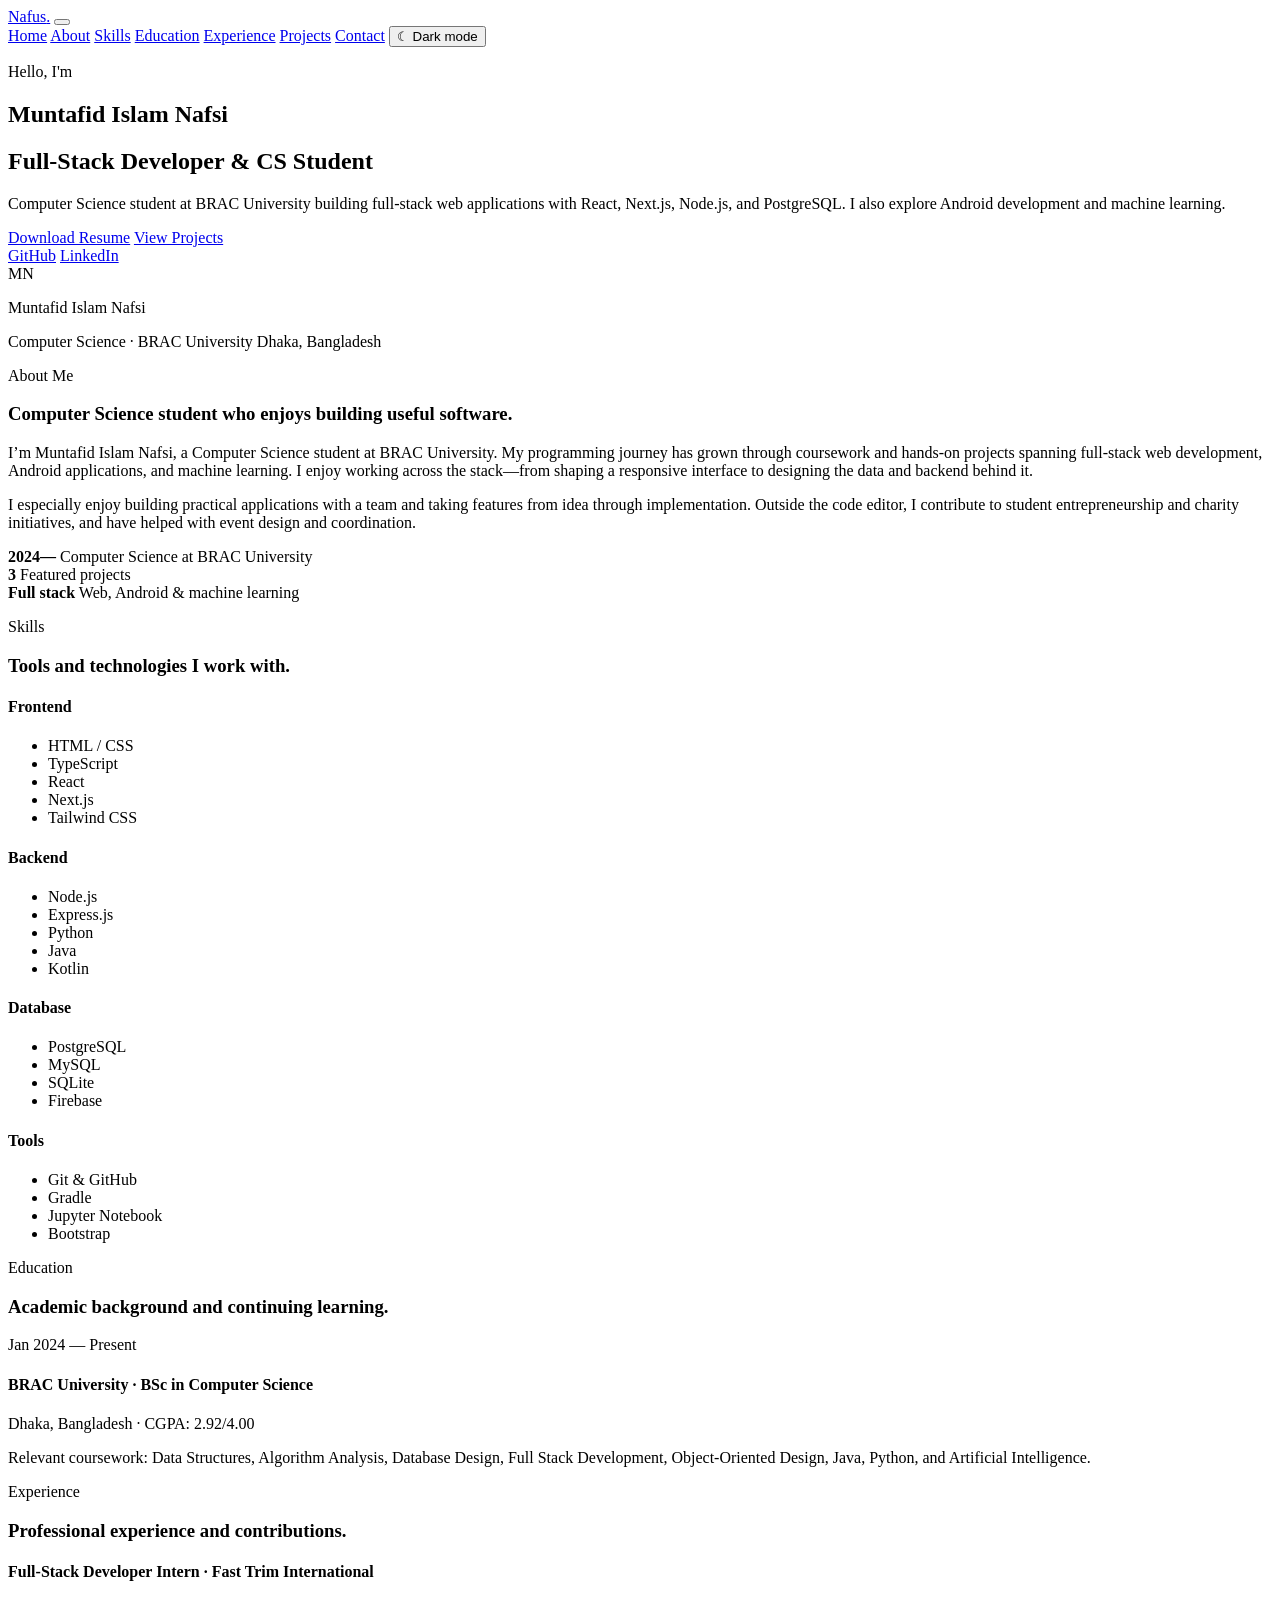
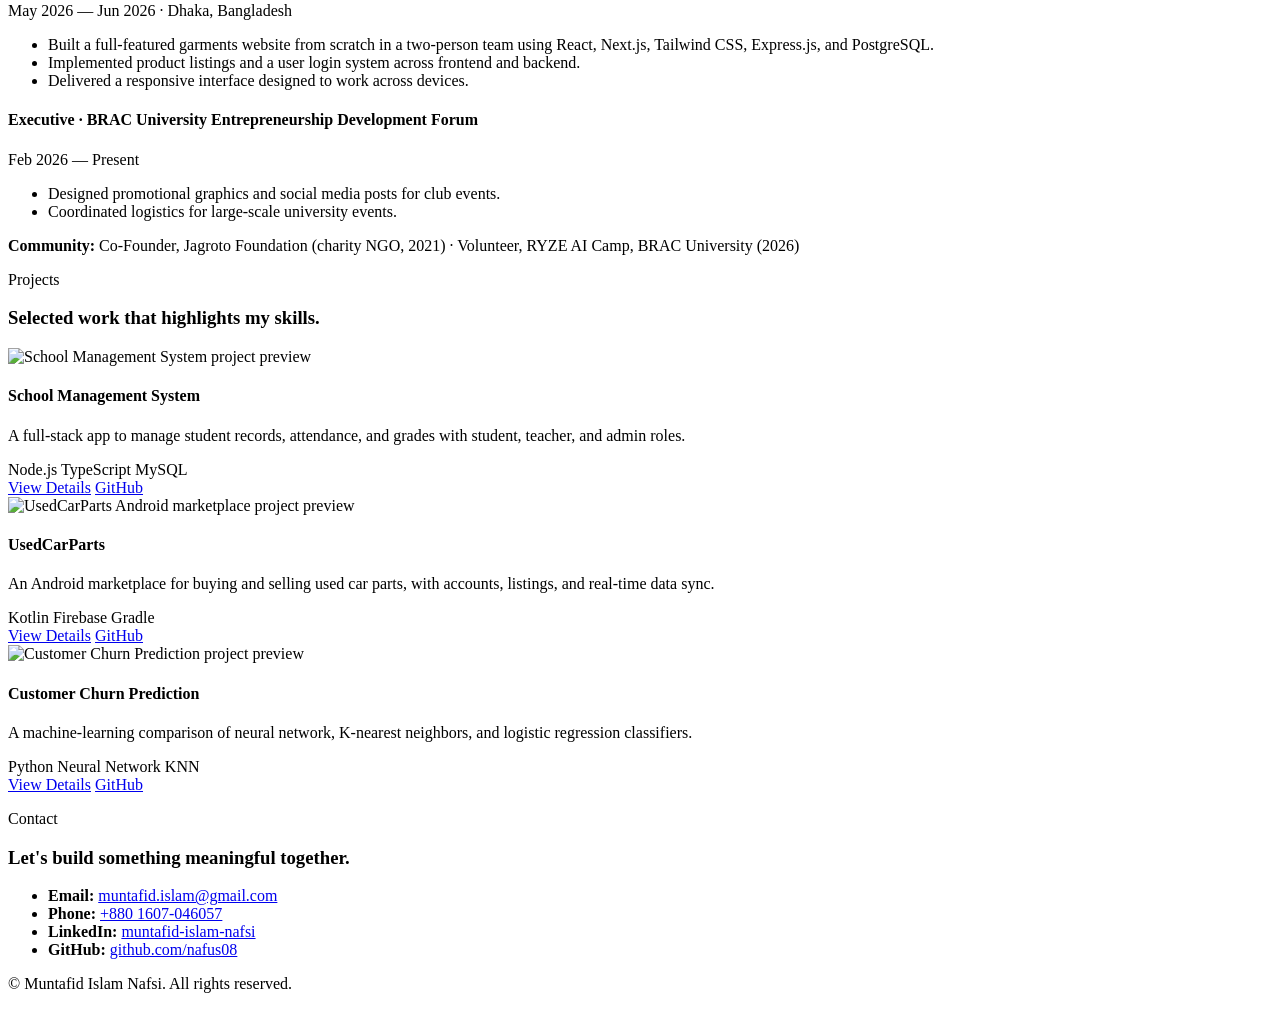
==== index.html @ 4b6c65f8 "Build portfolio landing page" ====
<!DOCTYPE html>
<html lang="en">
  <head>
    <meta charset="UTF-8" />
    <meta name="viewport" content="width=device-width, initial-scale=1.0" />
    <meta name="description" content="Portfolio of Muntafid Islam Nafsi, a Computer Science student and full-stack developer in Dhaka, Bangladesh." />
    <title>Muntafid Islam Nafsi | Full-Stack Developer</title>
    <link rel="preconnect" href="https://fonts.googleapis.com" />
    <link rel="preconnect" href="https://fonts.gstatic.com" crossorigin />
    <link href="https://fonts.googleapis.com/css2?family=Inter:wght@400;500;600;700;800&display=swap" rel="stylesheet" />
    <link rel="stylesheet" href="styles.css" />
  </head>
  <body>
    <header class="site-header">
      <nav class="navbar container">
        <a href="#home" class="brand">Nafus<span>.</span></a>
        <button class="nav-toggle" aria-label="Toggle navigation" aria-expanded="false">
          <span></span>
          <span></span>
          <span></span>
        </button>
        <div class="nav-links">
          <a href="#home">Home</a>
          <a href="#about">About</a>
          <a href="#skills">Skills</a>
          <a href="#education">Education</a>
          <a href="#experience">Experience</a>
          <a href="#projects">Projects</a>
          <a href="#contact">Contact</a>
          <button class="theme-toggle" type="button" aria-label="Switch to dark mode" aria-pressed="false">☾ <span>Dark mode</span></button>
        </div>
      </nav>
    </header>

    <main>
      <section id="home" class="hero">
        <div class="container hero-grid">
          <div class="hero-copy">
            <p class="eyebrow">Hello, I'm</p>
            <h1>Muntafid Islam Nafsi</h1>
            <h2>Full-Stack Developer &amp; CS Student</h2>
            <p class="hero-text">
              Computer Science student at BRAC University building full-stack web applications with React, Next.js,
              Node.js, and PostgreSQL. I also explore Android development and machine learning.
            </p>
            <div class="hero-actions">
              <a class="btn btn-primary" href="resume.pdf" download="Muntafid-Islam-Nafsi-Resume.pdf">Download Resume</a>
              <a class="btn btn-secondary" href="#projects">View Projects</a>
            </div>
            <div class="social-links" aria-label="Social links">
              <a href="https://github.com/nafus08" target="_blank" rel="noreferrer" aria-label="GitHub">GitHub</a>
              <a href="https://www.linkedin.com/in/muntafid-islam-nafsi" target="_blank" rel="noreferrer" aria-label="LinkedIn">LinkedIn</a>
            </div>
          </div>

          <div class="hero-visual" aria-label="Muntafid Islam Nafsi profile">
            <div class="photo-card profile-card">
              <div class="profile-initials" aria-hidden="true">MN</div>
              <p>Muntafid Islam Nafsi</p>
              <span>Computer Science · BRAC University</span>
              <span>Dhaka, Bangladesh</span>
            </div>
          </div>
        </div>
      </section>

      <section id="about" class="section">
        <div class="container">
          <div class="section-heading">
            <p class="eyebrow">About Me</p>
            <h3>Computer Science student who enjoys building useful software.</h3>
          </div>
          <div class="about-grid">
            <div class="about-copy">
              <p>
                I’m Muntafid Islam Nafsi, a Computer Science student at BRAC University. My programming journey has grown through
                coursework and hands-on projects spanning full-stack web development, Android applications, and machine learning.
                I enjoy working across the stack—from shaping a responsive interface to designing the data and backend behind it.
              </p>
              <p>
                I especially enjoy building practical applications with a team and taking features from idea through implementation.
                Outside the code editor, I contribute to student entrepreneurship and charity initiatives, and have helped with event
                design and coordination.
              </p>
            </div>
            <div class="about-stats">
              <div class="stat-card">
                <strong>2024—</strong>
                <span>Computer Science at BRAC University</span>
              </div>
              <div class="stat-card">
                <strong>3</strong>
                <span>Featured projects</span>
              </div>
              <div class="stat-card">
                <strong>Full stack</strong>
                <span>Web, Android &amp; machine learning</span>
              </div>
            </div>
          </div>
        </div>
      </section>

      <section id="skills" class="section alt-bg">
        <div class="container">
          <div class="section-heading">
            <p class="eyebrow">Skills</p>
            <h3>Tools and technologies I work with.</h3>
          </div>
          <div class="skills-grid">
            <div class="skill-category">
              <h4>Frontend</h4>
              <ul class="skill-list">
                <li><span>HTML / CSS</span></li>
                <li><span>TypeScript</span></li>
                <li><span>React</span></li>
                <li><span>Next.js</span></li>
                <li><span>Tailwind CSS</span></li>
              </ul>
            </div>
            <div class="skill-category">
              <h4>Backend</h4>
              <ul class="skill-list">
                <li><span>Node.js</span></li>
                <li><span>Express.js</span></li>
                <li><span>Python</span></li>
                <li><span>Java</span></li>
                <li><span>Kotlin</span></li>
              </ul>
            </div>
            <div class="skill-category">
              <h4>Database</h4>
              <ul class="skill-list">
                <li><span>PostgreSQL</span></li>
                <li><span>MySQL</span></li>
                <li><span>SQLite</span></li>
                <li><span>Firebase</span></li>
              </ul>
            </div>
            <div class="skill-category">
              <h4>Tools</h4>
              <ul class="skill-list">
                <li><span>Git &amp; GitHub</span></li>
                <li><span>Gradle</span></li>
                <li><span>Jupyter Notebook</span></li>
                <li><span>Bootstrap</span></li>
              </ul>
            </div>
          </div>
        </div>
      </section>

      <section id="education" class="section">
        <div class="container">
          <div class="section-heading">
            <p class="eyebrow">Education</p>
            <h3>Academic background and continuing learning.</h3>
          </div>
          <div class="timeline">
            <div class="timeline-item">
              <span class="year">Jan 2024 — Present</span>
              <div>
                <h4>BRAC University · BSc in Computer Science</h4>
                <p>Dhaka, Bangladesh · CGPA: 2.92/4.00</p>
                <p>Relevant coursework: Data Structures, Algorithm Analysis, Database Design, Full Stack Development, Object-Oriented Design, Java, Python, and Artificial Intelligence.</p>
              </div>
            </div>
          </div>
        </div>
      </section>

      <section id="experience" class="section alt-bg">
        <div class="container">
          <div class="section-heading">
            <p class="eyebrow">Experience</p>
            <h3>Professional experience and contributions.</h3>
          </div>
          <div class="experience-card">
            <div class="experience-header">
              <h4>Full-Stack Developer Intern · Fast Trim International</h4>
              <span>May 2026 — Jun 2026 · Dhaka, Bangladesh</span>
            </div>
            <ul>
              <li>Built a full-featured garments website from scratch in a two-person team using React, Next.js, Tailwind CSS, Express.js, and PostgreSQL.</li>
              <li>Implemented product listings and a user login system across frontend and backend.</li>
              <li>Delivered a responsive interface designed to work across devices.</li>
            </ul>
          </div>
          <div class="experience-card extracurricular-card">
            <div class="experience-header">
              <h4>Executive · BRAC University Entrepreneurship Development Forum</h4>
              <span>Feb 2026 — Present</span>
            </div>
            <ul>
              <li>Designed promotional graphics and social media posts for club events.</li>
              <li>Coordinated logistics for large-scale university events.</li>
            </ul>
          </div>
          <p class="volunteer-note"><strong>Community:</strong> Co-Founder, Jagroto Foundation (charity NGO, 2021) · Volunteer, RYZE AI Camp, BRAC University (2026)</p>
        </div>
      </section>

      <section id="projects" class="section">
        <div class="container">
          <div class="section-heading">
            <p class="eyebrow">Projects</p>
            <h3>Selected work that highlights my skills.</h3>
          </div>
          <div class="projects-grid">
            <article class="project-card">
              <img
                src="https://images.unsplash.com/photo-1454165804606-c3d57bc86b40?auto=format&fit=crop&w=900&q=80"
                alt="School Management System project preview"
              />
              <div class="project-info">
                <h4>School Management System</h4>
                <p>A full-stack app to manage student records, attendance, and grades with student, teacher, and admin roles.</p>
                <div class="project-tags">
                  <span>Node.js</span>
                  <span>TypeScript</span>
                  <span>MySQL</span>
                </div>
                <div class="project-actions">
                  <a href="project-detail.html?project=school-management" class="text-link">View Details</a>
                  <a href="https://github.com/nafus08/school-management-system" class="text-link" target="_blank" rel="noreferrer">GitHub</a>
                </div>
              </div>
            </article>

            <article class="project-card">
              <img
                src="https://images.unsplash.com/photo-1486262715619-67b85e0b08d3?auto=format&fit=crop&w=900&q=80"
                alt="UsedCarParts Android marketplace project preview"
              />
              <div class="project-info">
                <h4>UsedCarParts</h4>
                <p>An Android marketplace for buying and selling used car parts, with accounts, listings, and real-time data sync.</p>
                <div class="project-tags">
                  <span>Kotlin</span>
                  <span>Firebase</span>
                  <span>Gradle</span>
                </div>
                <div class="project-actions">
                  <a href="project-detail.html?project=used-car-parts" class="text-link">View Details</a>
                  <a href="https://github.com/nafus08/used-car-parts" class="text-link" target="_blank" rel="noreferrer">GitHub</a>
                </div>
              </div>
            </article>

            <article class="project-card">
              <img
                src="https://images.unsplash.com/photo-1551288049-bebda4e38f71?auto=format&fit=crop&w=900&q=80"
                alt="Customer Churn Prediction project preview"
              />
              <div class="project-info">
                <h4>Customer Churn Prediction</h4>
                <p>A machine-learning comparison of neural network, K-nearest neighbors, and logistic regression classifiers.</p>
                <div class="project-tags">
                  <span>Python</span>
                  <span>Neural Network</span>
                  <span>KNN</span>
                </div>
                <div class="project-actions">
                  <a href="project-detail.html?project=customer-churn" class="text-link">View Details</a>
                  <a href="https://github.com/nafus08/customer-churn-prediction" class="text-link" target="_blank" rel="noreferrer">GitHub</a>
                </div>
              </div>
            </article>
          </div>
        </div>
      </section>

      <section id="contact" class="section contact-section">
        <div class="container contact-grid">
          <div>
            <p class="eyebrow">Contact</p>
            <h3>Let's build something meaningful together.</h3>
          </div>
          <div class="contact-card">
            <ul>
              <li><strong>Email:</strong> <a href="mailto:muntafid.islam@gmail.com">muntafid.islam@gmail.com</a></li>
              <li><strong>Phone:</strong> <a href="tel:+8801607046057">+880 1607-046057</a></li>
              <li><strong>LinkedIn:</strong> <a href="https://www.linkedin.com/in/muntafid-islam-nafsi" target="_blank" rel="noreferrer">muntafid-islam-nafsi</a></li>
              <li><strong>GitHub:</strong> <a href="https://github.com/nafus08" target="_blank" rel="noreferrer">github.com/nafus08</a></li>
            </ul>
          </div>
        </div>
      </section>
    </main>

    <footer class="site-footer">
      <div class="container footer-inner">
        <p>© <span id="year"></span> Muntafid Islam Nafsi. All rights reserved.</p>
      </div>
    </footer>

    <script src="script.js"></script>
  </body>
</html>
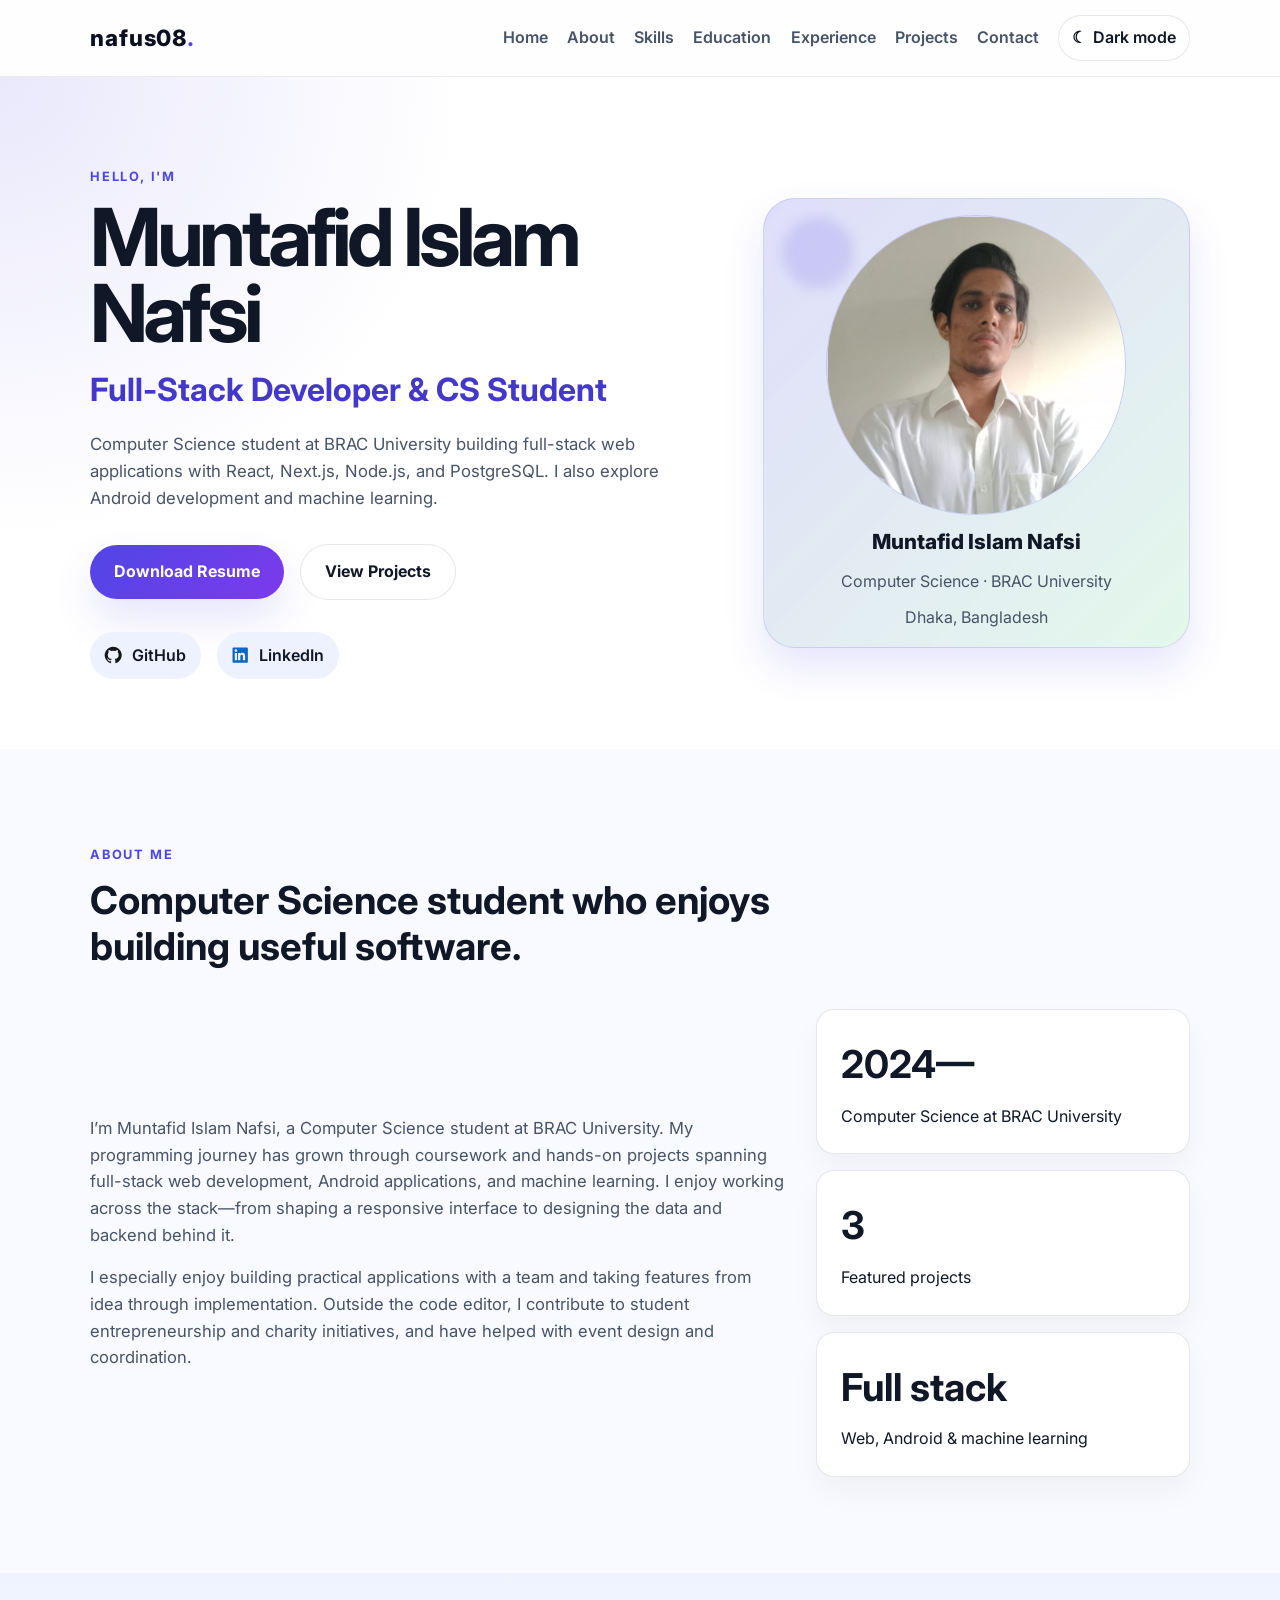
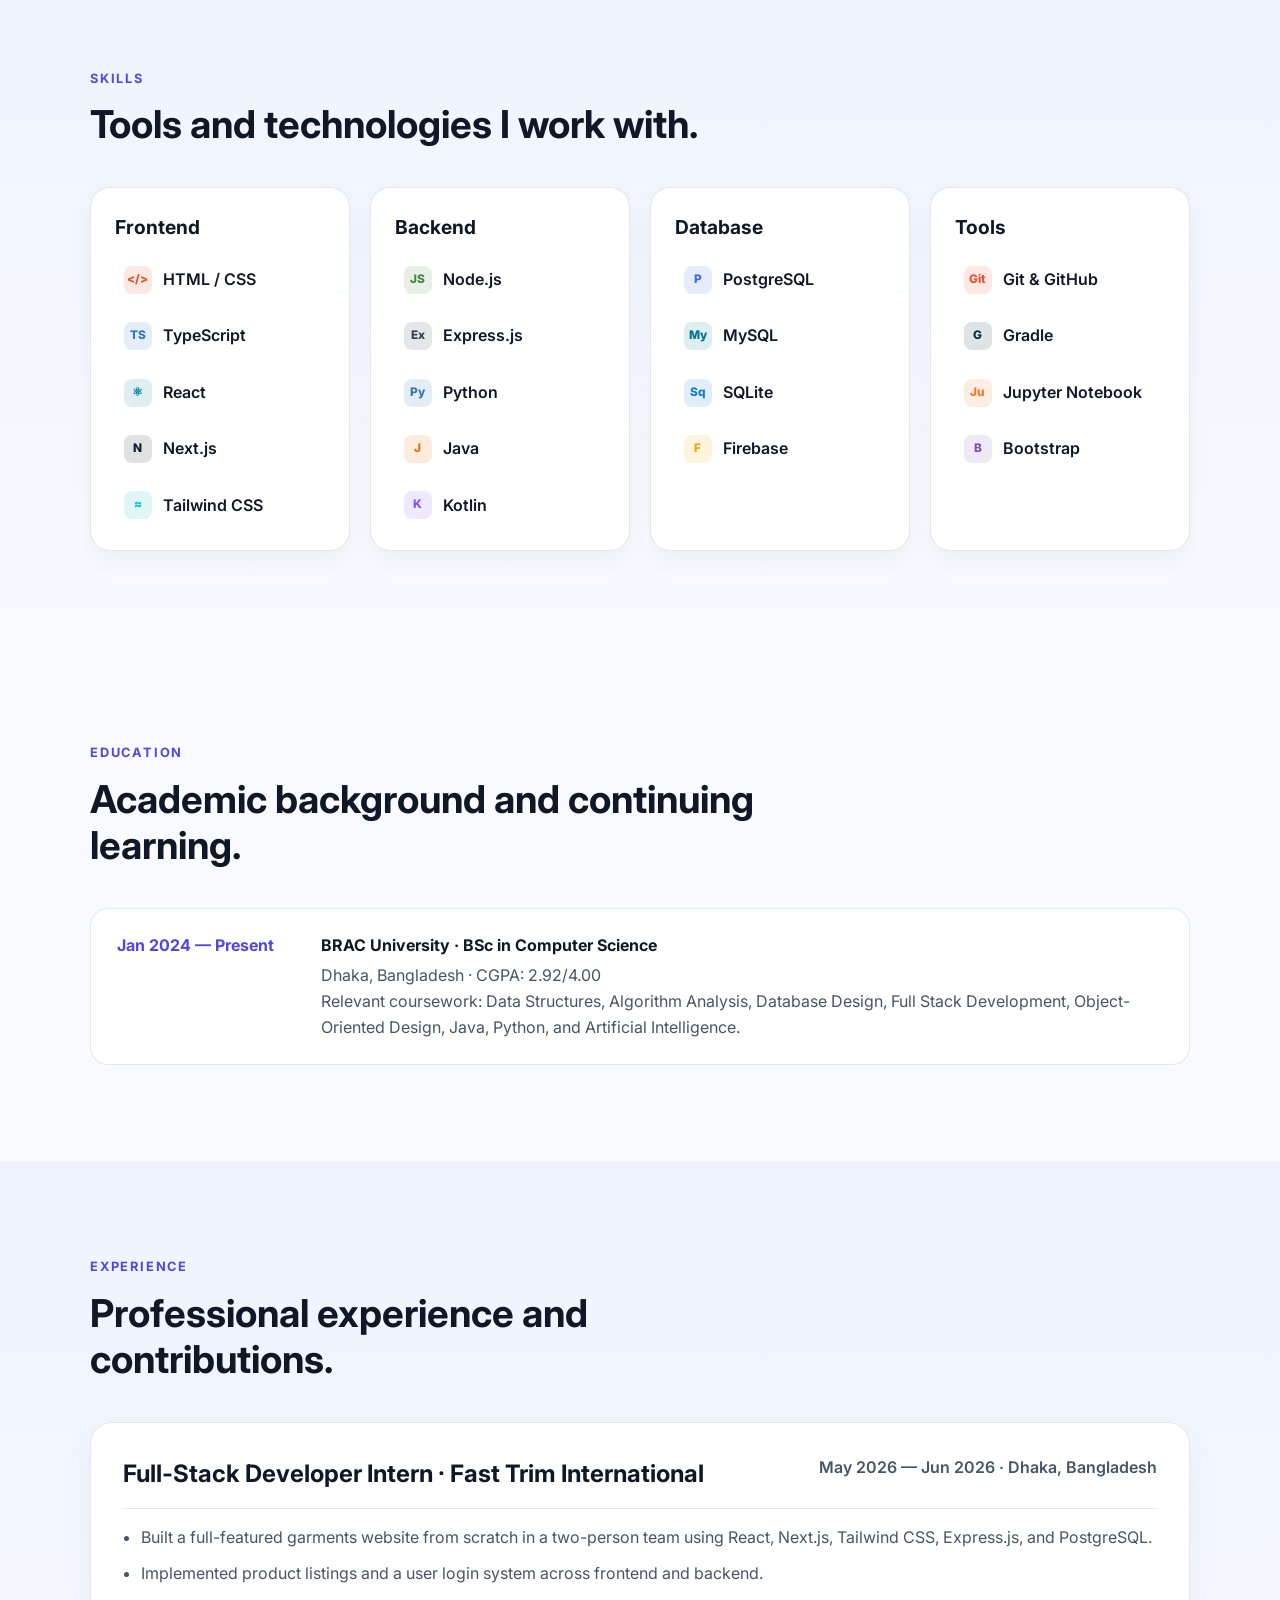
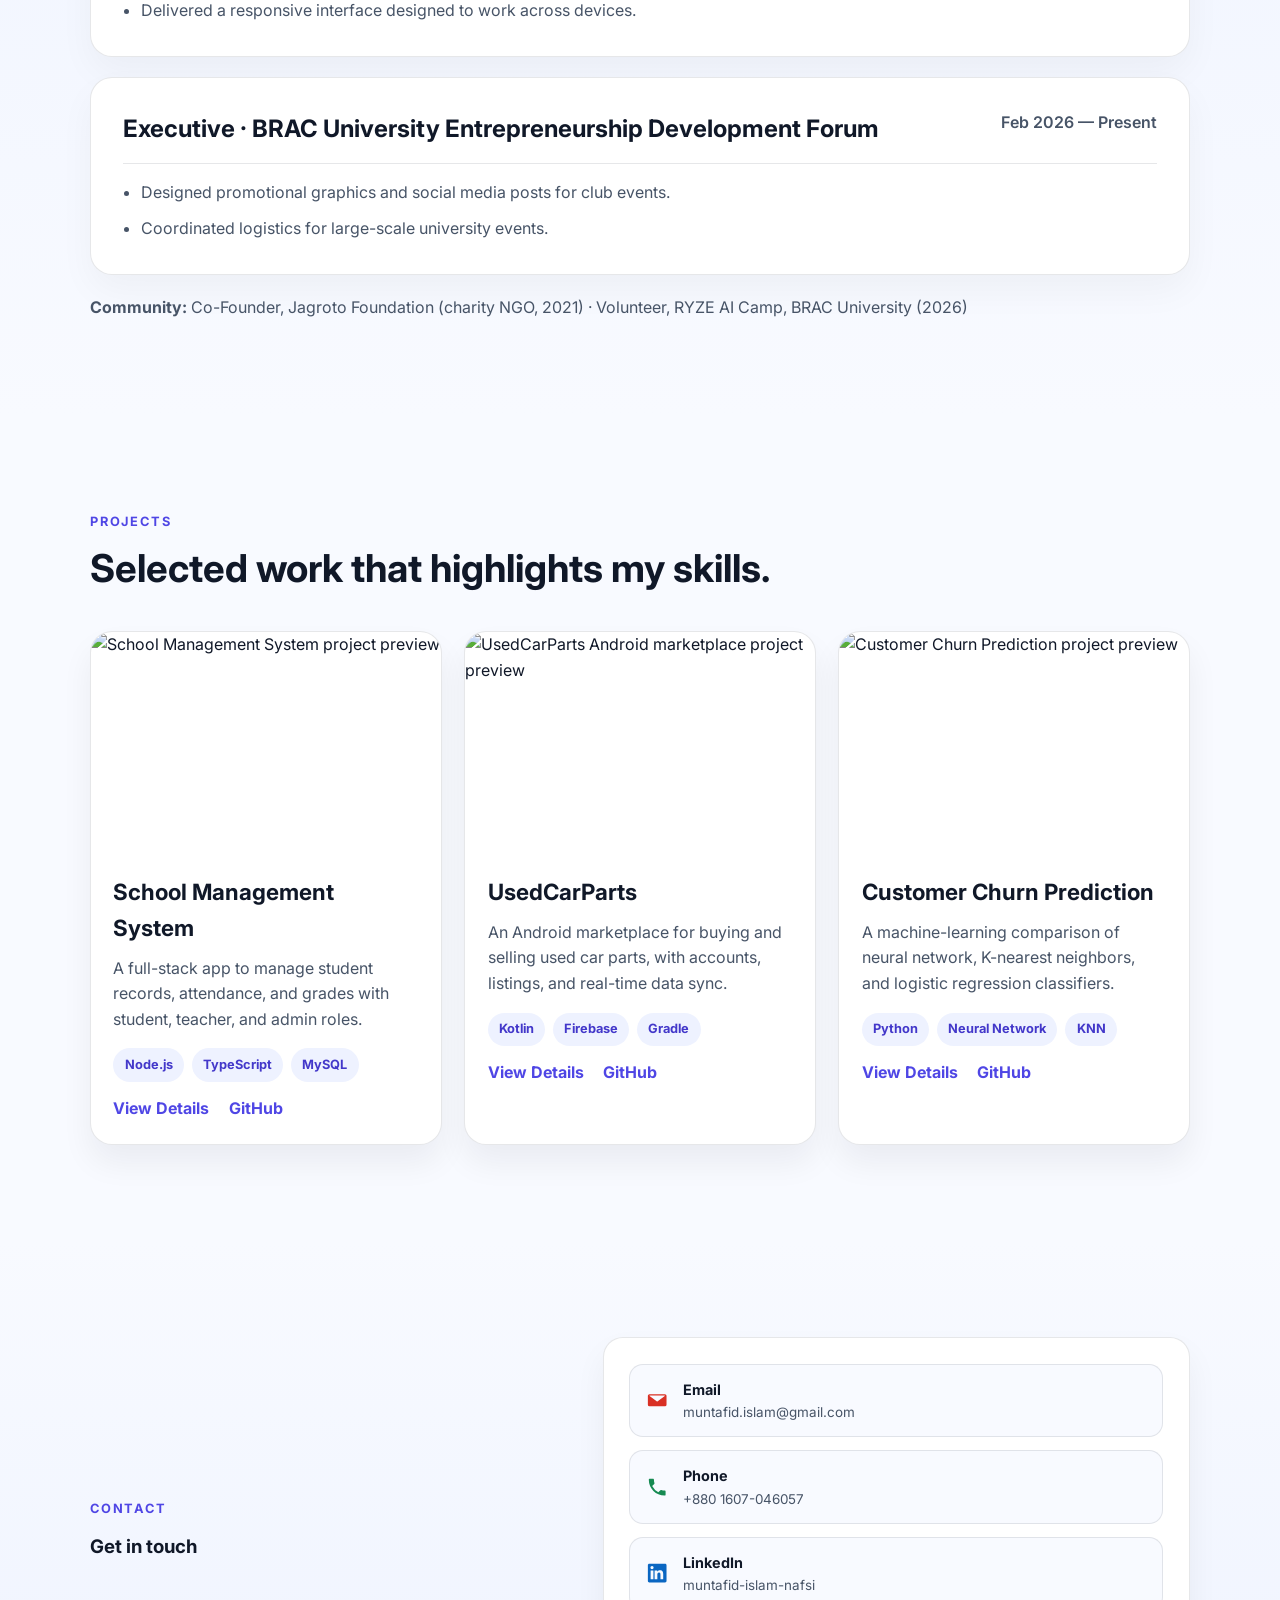
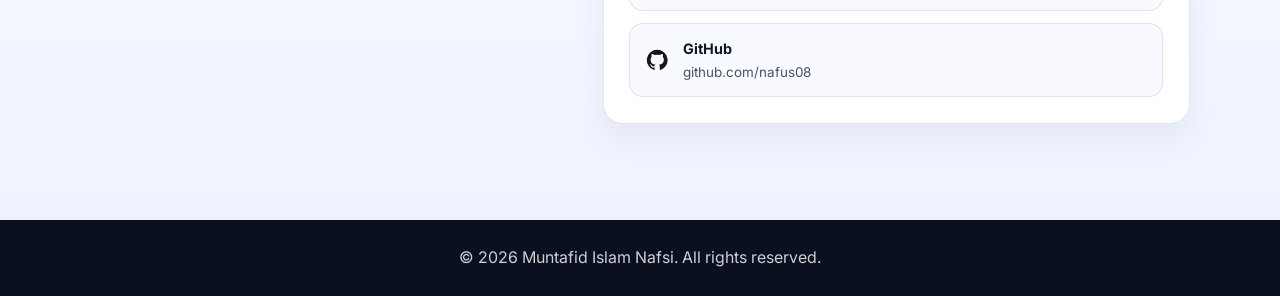
==== commit 3c9d1359: "Polish portfolio details and contact links Add portrait, branded navigation, and interactive skill a" ====
--- a/index.html
+++ b/index.html
@@ -13,7 +13,7 @@
   <body>
     <header class="site-header">
       <nav class="navbar container">
-        <a href="#home" class="brand">Nafus<span>.</span></a>
+        <a href="#home" class="brand">nafus08<span>.</span></a>
         <button class="nav-toggle" aria-label="Toggle navigation" aria-expanded="false">
           <span></span>
           <span></span>
@@ -48,14 +48,20 @@
               <a class="btn btn-secondary" href="#projects">View Projects</a>
             </div>
             <div class="social-links" aria-label="Social links">
-              <a href="https://github.com/nafus08" target="_blank" rel="noreferrer" aria-label="GitHub">GitHub</a>
-              <a href="https://www.linkedin.com/in/muntafid-islam-nafsi" target="_blank" rel="noreferrer" aria-label="LinkedIn">LinkedIn</a>
+              <a class="social-link social-link--github" href="https://github.com/nafus08" target="_blank" rel="noreferrer" aria-label="GitHub">
+                <svg aria-hidden="true" viewBox="0 0 24 24" focusable="false"><path fill="currentColor" d="M12 .9a11.1 11.1 0 0 0-3.51 21.63c.56.1.76-.24.76-.54v-2.1c-3.1.68-3.76-1.32-3.76-1.32-.5-1.29-1.24-1.63-1.24-1.63-1.01-.69.08-.68.08-.68 1.12.08 1.71 1.15 1.71 1.15 1 1.71 2.62 1.22 3.26.93.1-.72.39-1.22.71-1.5-2.47-.28-5.07-1.24-5.07-5.5 0-1.22.44-2.21 1.15-2.99-.12-.28-.5-1.42.11-2.95 0 0 .94-.3 3.05 1.14a10.6 10.6 0 0 1 5.55 0c2.11-1.44 3.05-1.14 3.05-1.14.61 1.53.23 2.67.11 2.95.72.78 1.15 1.77 1.15 2.99 0 4.27-2.6 5.21-5.08 5.49.4.35.76 1.02.76 2.06v3.1c0 .3.2.65.77.54A11.1 11.1 0 0 0 12 .9Z"/></svg>
+                <span>GitHub</span>
+              </a>
+              <a class="social-link social-link--linkedin" href="https://www.linkedin.com/in/muntafid-islam-nafsi" target="_blank" rel="noreferrer" aria-label="LinkedIn">
+                <svg aria-hidden="true" viewBox="0 0 24 24" focusable="false"><path fill="currentColor" d="M20.45 2H3.55C2.69 2 2 2.68 2 3.52v16.96c0 .84.69 1.52 1.55 1.52h16.9c.86 0 1.55-.68 1.55-1.52V3.52c0-.84-.69-1.52-1.55-1.52ZM7.93 18.45H4.96V9h2.97v9.45ZM6.45 7.71a1.72 1.72 0 1 1 0-3.44 1.72 1.72 0 0 1 0 3.44Zm12 10.74h-2.96v-4.6c0-1.1-.02-2.51-1.53-2.51-1.54 0-1.78 1.2-1.78 2.43v4.68H9.22V9h2.84v1.29h.04c.4-.74 1.36-1.52 2.8-1.52 3 0 3.55 1.97 3.55 4.53v5.15Z"/></svg>
+                <span>LinkedIn</span>
+              </a>
             </div>
           </div>
 
           <div class="hero-visual" aria-label="Muntafid Islam Nafsi profile">
             <div class="photo-card profile-card">
-              <div class="profile-initials" aria-hidden="true">MN</div>
+              <img src="images/profile.png" alt="Muntafid Islam Nafsi" />
               <p>Muntafid Islam Nafsi</p>
               <span>Computer Science · BRAC University</span>
               <span>Dhaka, Bangladesh</span>
@@ -111,39 +117,39 @@
             <div class="skill-category">
               <h4>Frontend</h4>
               <ul class="skill-list">
-                <li><span>HTML / CSS</span></li>
-                <li><span>TypeScript</span></li>
-                <li><span>React</span></li>
-                <li><span>Next.js</span></li>
-                <li><span>Tailwind CSS</span></li>
+                <li class="skill-item--html"><span class="skill-icon skill-icon--html" aria-hidden="true">&lt;/&gt;</span><span>HTML / CSS</span></li>
+                <li class="skill-item--typescript"><span class="skill-icon skill-icon--typescript" aria-hidden="true">TS</span><span>TypeScript</span></li>
+                <li class="skill-item--react"><span class="skill-icon skill-icon--react" aria-hidden="true">⚛</span><span>React</span></li>
+                <li class="skill-item--next"><span class="skill-icon skill-icon--next" aria-hidden="true">N</span><span>Next.js</span></li>
+                <li class="skill-item--tailwind"><span class="skill-icon skill-icon--tailwind" aria-hidden="true">≈</span><span>Tailwind CSS</span></li>
               </ul>
             </div>
             <div class="skill-category">
               <h4>Backend</h4>
               <ul class="skill-list">
-                <li><span>Node.js</span></li>
-                <li><span>Express.js</span></li>
-                <li><span>Python</span></li>
-                <li><span>Java</span></li>
-                <li><span>Kotlin</span></li>
+                <li class="skill-item--node"><span class="skill-icon skill-icon--node" aria-hidden="true">JS</span><span>Node.js</span></li>
+                <li class="skill-item--express"><span class="skill-icon skill-icon--express" aria-hidden="true">Ex</span><span>Express.js</span></li>
+                <li class="skill-item--python"><span class="skill-icon skill-icon--python" aria-hidden="true">Py</span><span>Python</span></li>
+                <li class="skill-item--java"><span class="skill-icon skill-icon--java" aria-hidden="true">J</span><span>Java</span></li>
+                <li class="skill-item--kotlin"><span class="skill-icon skill-icon--kotlin" aria-hidden="true">K</span><span>Kotlin</span></li>
               </ul>
             </div>
             <div class="skill-category">
               <h4>Database</h4>
               <ul class="skill-list">
-                <li><span>PostgreSQL</span></li>
-                <li><span>MySQL</span></li>
-                <li><span>SQLite</span></li>
-                <li><span>Firebase</span></li>
+                <li class="skill-item--postgres"><span class="skill-icon skill-icon--postgres" aria-hidden="true">P</span><span>PostgreSQL</span></li>
+                <li class="skill-item--mysql"><span class="skill-icon skill-icon--mysql" aria-hidden="true">My</span><span>MySQL</span></li>
+                <li class="skill-item--sqlite"><span class="skill-icon skill-icon--sqlite" aria-hidden="true">Sq</span><span>SQLite</span></li>
+                <li class="skill-item--firebase"><span class="skill-icon skill-icon--firebase" aria-hidden="true">F</span><span>Firebase</span></li>
               </ul>
             </div>
             <div class="skill-category">
               <h4>Tools</h4>
               <ul class="skill-list">
-                <li><span>Git &amp; GitHub</span></li>
-                <li><span>Gradle</span></li>
-                <li><span>Jupyter Notebook</span></li>
-                <li><span>Bootstrap</span></li>
+                <li class="skill-item--git"><span class="skill-icon skill-icon--git" aria-hidden="true">Git</span><span>Git &amp; GitHub</span></li>
+                <li class="skill-item--gradle"><span class="skill-icon skill-icon--gradle" aria-hidden="true">G</span><span>Gradle</span></li>
+                <li class="skill-item--jupyter"><span class="skill-icon skill-icon--jupyter" aria-hidden="true">Ju</span><span>Jupyter Notebook</span></li>
+                <li class="skill-item--bootstrap"><span class="skill-icon skill-icon--bootstrap" aria-hidden="true">B</span><span>Bootstrap</span></li>
               </ul>
             </div>
           </div>
@@ -274,14 +280,34 @@
         <div class="container contact-grid">
           <div>
             <p class="eyebrow">Contact</p>
-            <h3>Let's build something meaningful together.</h3>
+            <h3>Get in touch</h3>
           </div>
           <div class="contact-card">
-            <ul>
-              <li><strong>Email:</strong> <a href="mailto:muntafid.islam@gmail.com">muntafid.islam@gmail.com</a></li>
-              <li><strong>Phone:</strong> <a href="tel:+8801607046057">+880 1607-046057</a></li>
-              <li><strong>LinkedIn:</strong> <a href="https://www.linkedin.com/in/muntafid-islam-nafsi" target="_blank" rel="noreferrer">muntafid-islam-nafsi</a></li>
-              <li><strong>GitHub:</strong> <a href="https://github.com/nafus08" target="_blank" rel="noreferrer">github.com/nafus08</a></li>
+            <ul class="contact-links">
+              <li>
+                <a class="contact-link contact-link--email" href="mailto:muntafid.islam@gmail.com">
+                  <svg aria-hidden="true" viewBox="0 0 24 24" focusable="false"><path fill="currentColor" d="M3.75 5.5h16.5A1.75 1.75 0 0 1 22 7.25v9.5a1.75 1.75 0 0 1-1.75 1.75H3.75A1.75 1.75 0 0 1 2 16.75v-9.5A1.75 1.75 0 0 1 3.75 5.5Zm.1 2 7.6 5.7a.92.92 0 0 0 1.1 0l7.6-5.7a.25.25 0 0 0-.15-.45H4a.25.25 0 0 0-.15.45Z"/><path fill="currentColor" d="m3.1 17.1 5.55-5.05 1.2.9-5.6 5.1a1.7 1.7 0 0 1-1.15-.95Zm17.8 0-5.55-5.05-1.2.9 5.6 5.1a1.7 1.7 0 0 0 1.15-.95Z"/></svg>
+                  <span><strong>Email</strong><small>muntafid.islam@gmail.com</small></span>
+                </a>
+              </li>
+              <li>
+                <a class="contact-link contact-link--phone" href="tel:+8801607046057">
+                  <svg aria-hidden="true" viewBox="0 0 24 24" focusable="false"><path fill="currentColor" d="M6.62 10.79a15.05 15.05 0 0 0 6.59 6.59l2.2-2.2a1 1 0 0 1 1.02-.24c1.12.37 2.33.56 3.57.56.55 0 1 .45 1 1V20c0 .55-.45 1-1 1C10.61 21 3 13.39 3 4c0-.55.45-1 1-1h3.5c.55 0 1 .45 1 1 0 1.24.2 2.45.56 3.57a1 1 0 0 1-.25 1.02l-2.19 2.2Z"/></svg>
+                  <span><strong>Phone</strong><small>+880 1607-046057</small></span>
+                </a>
+              </li>
+              <li>
+                <a class="contact-link contact-link--linkedin" href="https://www.linkedin.com/in/muntafid-islam-nafsi" target="_blank" rel="noreferrer">
+                  <svg aria-hidden="true" viewBox="0 0 24 24" focusable="false"><path fill="currentColor" d="M20.45 2H3.55C2.69 2 2 2.68 2 3.52v16.96c0 .84.69 1.52 1.55 1.52h16.9c.86 0 1.55-.68 1.55-1.52V3.52c0-.84-.69-1.52-1.55-1.52ZM7.93 18.45H4.96V9h2.97v9.45ZM6.45 7.71a1.72 1.72 0 1 1 0-3.44 1.72 1.72 0 0 1 0 3.44Zm12 10.74h-2.96v-4.6c0-1.1-.02-2.51-1.53-2.51-1.54 0-1.78 1.2-1.78 2.43v4.68H9.22V9h2.84v1.29h.04c.4-.74 1.36-1.52 2.8-1.52 3 0 3.55 1.97 3.55 4.53v5.15Z"/></svg>
+                  <span><strong>LinkedIn</strong><small>muntafid-islam-nafsi</small></span>
+                </a>
+              </li>
+              <li>
+                <a class="contact-link contact-link--github" href="https://github.com/nafus08" target="_blank" rel="noreferrer">
+                  <svg aria-hidden="true" viewBox="0 0 24 24" focusable="false"><path fill="currentColor" d="M12 .9a11.1 11.1 0 0 0-3.51 21.63c.56.1.76-.24.76-.54v-2.1c-3.1.68-3.76-1.32-3.76-1.32-.5-1.29-1.24-1.63-1.24-1.63-1.01-.69.08-.68.08-.68 1.12.08 1.71 1.15 1.71 1.15 1 1.71 2.62 1.22 3.26.93.1-.72.39-1.22.71-1.5-2.47-.28-5.07-1.24-5.07-5.5 0-1.22.44-2.21 1.15-2.99-.12-.28-.5-1.42.11-2.95 0 0 .94-.3 3.05 1.14a10.6 10.6 0 0 1 5.55 0c2.11-1.44 3.05-1.14 3.05-1.14.61 1.53.23 2.67.11 2.95.72.78 1.15 1.77 1.15 2.99 0 4.27-2.6 5.21-5.08 5.49.4.35.76 1.02.76 2.06v3.1c0 .3.2.65.77.54A11.1 11.1 0 0 0 12 .9Z"/></svg>
+                  <span><strong>GitHub</strong><small>github.com/nafus08</small></span>
+                </a>
+              </li>
             </ul>
           </div>
         </div>
--- a/styles.css
+++ b/styles.css
@@ -0,0 +1,991 @@
+:root {
+  --bg: #0b1020;
+  --bg-soft: #121a2b;
+  --panel: #ffffff;
+  --panel-alt: #f3f6ff;
+  --primary: #4f46e5;
+  --primary-dark: #4338ca;
+  --secondary: #22c55e;
+  --text: #101828;
+  --muted: #475467;
+  --border: rgba(15, 23, 42, 0.1);
+  --shadow: 0 20px 40px rgba(79, 70, 229, 0.14);
+}
+
+* {
+  box-sizing: border-box;
+  margin: 0;
+  padding: 0;
+}
+
+html {
+  scroll-behavior: smooth;
+}
+
+body {
+  font-family: 'Inter', sans-serif;
+  background: #f8faff;
+  color: var(--text);
+  line-height: 1.6;
+}
+
+img {
+  max-width: 100%;
+  display: block;
+}
+
+a {
+  color: inherit;
+  text-decoration: none;
+}
+
+button {
+  font: inherit;
+}
+
+.container {
+  width: min(1100px, calc(100% - 2rem));
+  margin: 0 auto;
+}
+
+.section {
+  padding: 96px 0;
+}
+
+.alt-bg {
+  background: linear-gradient(180deg, #eef3ff 0%, #f8faff 100%);
+}
+
+.section-heading {
+  margin-bottom: 40px;
+}
+
+.eyebrow {
+  font-size: 0.8rem;
+  letter-spacing: 0.14em;
+  text-transform: uppercase;
+  font-weight: 700;
+  color: var(--primary);
+  margin-bottom: 12px;
+}
+
+.section-heading h3 {
+  font-size: clamp(2rem, 3vw, 2.6rem);
+  line-height: 1.2;
+  max-width: 680px;
+}
+
+.site-header {
+  position: sticky;
+  top: 0;
+  z-index: 100;
+  background: rgba(255, 255, 255, 0.78);
+  backdrop-filter: blur(12px);
+  border-bottom: 1px solid rgba(15, 23, 42, 0.08);
+}
+
+.navbar {
+  display: flex;
+  align-items: center;
+  justify-content: space-between;
+  min-height: 76px;
+}
+
+.brand {
+  font-size: 1.4rem;
+  font-weight: 800;
+  color: var(--bg);
+  letter-spacing: 0.04em;
+}
+
+.brand span {
+  color: var(--primary);
+}
+
+.nav-links {
+  display: flex;
+  align-items: center;
+  gap: 1.2rem;
+}
+
+.nav-links a {
+  color: var(--muted);
+  font-weight: 600;
+  transition: color 0.2s ease;
+}
+
+.nav-links a:hover {
+  color: var(--primary);
+}
+
+.theme-toggle {
+  display: inline-flex;
+  align-items: center;
+  gap: 0.45rem;
+  padding: 0.55rem 0.8rem;
+  border: 1px solid var(--border);
+  border-radius: 999px;
+  background: #fff;
+  color: var(--text);
+  cursor: pointer;
+  font-weight: 600;
+  white-space: nowrap;
+}
+
+.theme-toggle:hover {
+  border-color: var(--primary);
+}
+
+.nav-toggle {
+  display: none;
+  background: transparent;
+  border: 0;
+  width: 46px;
+  height: 46px;
+  cursor: pointer;
+}
+
+.nav-toggle span {
+  display: block;
+  width: 24px;
+  height: 3px;
+  background: var(--bg);
+  margin: 5px auto;
+  border-radius: 999px;
+}
+
+.hero {
+  padding: 90px 0 70px;
+  background: radial-gradient(circle at top left, rgba(79, 70, 229, 0.12), transparent 32%), #fff;
+}
+
+.hero-grid {
+  display: grid;
+  grid-template-columns: 1.2fr 0.8fr;
+  align-items: center;
+  gap: 2rem;
+}
+
+.hero-copy h1 {
+  font-size: clamp(2.8rem, 7vw, 5rem);
+  letter-spacing: -0.06em;
+  line-height: 0.95;
+  margin-bottom: 0.8rem;
+}
+
+.hero-copy h2 {
+  font-size: clamp(1.4rem, 3vw, 2rem);
+  color: var(--primary-dark);
+  margin-bottom: 1rem;
+}
+
+.hero-text {
+  font-size: 1.05rem;
+  max-width: 610px;
+  color: var(--muted);
+  margin-bottom: 2rem;
+}
+
+.hero-actions {
+  display: flex;
+  flex-wrap: wrap;
+  align-items: center;
+  gap: 1rem;
+  margin-bottom: 2rem;
+}
+
+.btn {
+  display: inline-flex;
+  align-items: center;
+  justify-content: center;
+  padding: 0.9rem 1.5rem;
+  border-radius: 999px;
+  font-weight: 700;
+  transition: transform 0.2s ease, box-shadow 0.2s ease;
+}
+
+.btn:hover {
+  transform: translateY(-1px);
+}
+
+.btn-primary {
+  background: linear-gradient(135deg, var(--primary), #7c3aed);
+  color: #fff;
+  box-shadow: var(--shadow);
+}
+
+.btn-secondary {
+  background: #fff;
+  color: var(--text);
+  border: 1px solid var(--border);
+}
+
+.social-links {
+  display: flex;
+  flex-wrap: wrap;
+  gap: 1rem;
+}
+
+.social-links a {
+  display: inline-flex;
+  align-items: center;
+  justify-content: flex-start;
+  gap: 0.6rem;
+  min-width: 82px;
+  padding: 0.65rem 0.9rem;
+  border-radius: 999px;
+  background: #eef2ff;
+  color: var(--text);
+  font-weight: 600;
+  transition: background-color 0.2s ease, color 0.2s ease, transform 0.2s ease;
+}
+
+.social-links svg {
+  width: 1.15rem;
+  height: 1.15rem;
+  flex: 0 0 auto;
+}
+
+.social-link--github svg {
+  color: #181717;
+}
+
+.social-link--linkedin svg {
+  color: #0a66c2;
+}
+
+.social-link--github:hover,
+.social-link--github:focus-visible {
+  background: #181717;
+  color: #fff;
+  transform: translateY(-2px);
+}
+
+.social-link--linkedin:hover,
+.social-link--linkedin:focus-visible {
+  background: #0a66c2;
+  color: #fff;
+  transform: translateY(-2px);
+}
+
+.social-link--github:hover svg,
+.social-link--github:focus-visible svg,
+.social-link--linkedin:hover svg,
+.social-link--linkedin:focus-visible svg {
+  color: #fff;
+}
+
+.photo-card {
+  position: relative;
+  background: linear-gradient(135deg, rgba(79, 70, 229, 0.18), rgba(34, 197, 94, 0.12));
+  border: 1px solid rgba(79, 70, 229, 0.15);
+  border-radius: 32px;
+  padding: 1rem;
+  box-shadow: var(--shadow);
+}
+
+.photo-card::before {
+  content: "";
+  position: absolute;
+  inset: 18px auto auto 18px;
+  width: 72px;
+  height: 72px;
+  background: rgba(79, 70, 229, 0.15);
+  border-radius: 50%;
+  filter: blur(6px);
+}
+
+.photo-card img {
+  width: 100%;
+  border-radius: 24px;
+  object-fit: cover;
+  aspect-ratio: 4 / 5;
+}
+
+.profile-card {
+  min-height: 400px;
+  display: flex;
+  flex-direction: column;
+  align-items: center;
+  justify-content: center;
+  gap: 0.65rem;
+  text-align: center;
+}
+
+.profile-card img {
+  width: min(100%, 300px);
+  aspect-ratio: 1;
+  border: 1px solid rgba(79, 70, 229, 0.2);
+  border-radius: 50%;
+  object-fit: cover;
+}
+
+.profile-card p {
+  font-size: 1.3rem;
+  font-weight: 800;
+}
+
+.profile-card > span {
+  color: var(--muted);
+}
+
+.about-grid {
+  display: grid;
+  grid-template-columns: 1.3fr 0.7fr;
+  gap: 2rem;
+  align-items: center;
+}
+
+.about-copy {
+  display: grid;
+  gap: 1rem;
+  color: var(--muted);
+  font-size: 1.04rem;
+}
+
+.about-stats {
+  display: grid;
+  gap: 1rem;
+}
+
+.stat-card {
+  background: #fff;
+  border: 1px solid var(--border);
+  border-radius: 18px;
+  padding: 1.5rem;
+  box-shadow: 0 16px 30px rgba(16, 24, 40, 0.04);
+}
+
+.stat-card strong {
+  display: block;
+  font-size: clamp(1.8rem, 4vw, 2.4rem);
+  margin-bottom: 0.5rem;
+}
+
+.skills-grid {
+  display: grid;
+  grid-template-columns: repeat(4, minmax(220px, 1fr));
+  gap: 1.25rem;
+}
+
+.skill-category {
+  background: #fff;
+  border: 1px solid var(--border);
+  border-radius: 20px;
+  padding: 1.5rem;
+  box-shadow: 0 12px 24px rgba(15, 23, 42, 0.04);
+}
+
+.skill-category h4 {
+  margin-bottom: 1rem;
+  font-size: 1.2rem;
+}
+
+.skill-list {
+  list-style: none;
+  display: grid;
+  gap: 0.9rem;
+}
+
+.skill-list li {
+  display: flex;
+  justify-content: flex-start;
+  gap: 0.7rem;
+  align-items: center;
+  min-height: 42px;
+  padding: 0.35rem 0.55rem;
+  border-radius: 10px;
+  color: var(--text);
+  font-weight: 600;
+  transition: background-color 0.2s ease, color 0.2s ease, transform 0.2s ease;
+}
+
+.skill-list li:hover {
+  background: var(--skill-accent, #4f46e5);
+  color: #fff;
+  transform: translateX(3px);
+}
+
+.skill-icon {
+  display: inline-grid;
+  place-items: center;
+  flex: 0 0 28px;
+  width: 28px;
+  height: 28px;
+  border-radius: 8px;
+  background: color-mix(in srgb, var(--skill-accent, #4f46e5) 13%, #fff);
+  color: var(--skill-accent, #4f46e5);
+  font-size: 0.74rem;
+  font-weight: 800;
+  line-height: 1;
+  transition: background-color 0.2s ease, color 0.2s ease;
+}
+
+.skill-list li:hover .skill-icon {
+  background: rgba(255, 255, 255, 0.18);
+  color: #fff;
+}
+
+.skill-icon--html { --skill-accent: #e34f26; }
+.skill-icon--typescript { --skill-accent: #3178c6; }
+.skill-icon--react { --skill-accent: #087ea4; }
+.skill-icon--next { --skill-accent: #111827; }
+.skill-icon--tailwind { --skill-accent: #06b6d4; }
+.skill-icon--node { --skill-accent: #43853d; }
+.skill-icon--express { --skill-accent: #374151; }
+.skill-icon--python { --skill-accent: #3776ab; }
+.skill-icon--java { --skill-accent: #e76f00; }
+.skill-icon--kotlin { --skill-accent: #7f52ff; }
+.skill-icon--postgres { --skill-accent: #4169e1; }
+.skill-icon--mysql { --skill-accent: #00758f; }
+.skill-icon--sqlite { --skill-accent: #0f80cc; }
+.skill-icon--firebase { --skill-accent: #f0a800; }
+.skill-icon--git { --skill-accent: #f05032; }
+.skill-icon--gradle { --skill-accent: #02303a; }
+.skill-icon--jupyter { --skill-accent: #f37626; }
+.skill-icon--bootstrap { --skill-accent: #7952b3; }
+
+.skill-item--html { --skill-accent: #e34f26; }
+.skill-item--typescript { --skill-accent: #3178c6; }
+.skill-item--react { --skill-accent: #087ea4; }
+.skill-item--next { --skill-accent: #111827; }
+.skill-item--tailwind { --skill-accent: #06b6d4; }
+.skill-item--node { --skill-accent: #43853d; }
+.skill-item--express { --skill-accent: #374151; }
+.skill-item--python { --skill-accent: #3776ab; }
+.skill-item--java { --skill-accent: #e76f00; }
+.skill-item--kotlin { --skill-accent: #7f52ff; }
+.skill-item--postgres { --skill-accent: #4169e1; }
+.skill-item--mysql { --skill-accent: #00758f; }
+.skill-item--sqlite { --skill-accent: #0f80cc; }
+.skill-item--firebase { --skill-accent: #f0a800; }
+.skill-item--git { --skill-accent: #f05032; }
+.skill-item--gradle { --skill-accent: #02303a; }
+.skill-item--jupyter { --skill-accent: #f37626; }
+.skill-item--bootstrap { --skill-accent: #7952b3; }
+}
+
+.timeline {
+  display: grid;
+  gap: 1.25rem;
+}
+
+.timeline-item {
+  display: grid;
+  grid-template-columns: 180px 1fr;
+  gap: 1.5rem;
+  background: #fff;
+  border: 1px solid var(--border);
+  border-radius: 18px;
+  padding: 1.5rem 1.6rem;
+}
+
+.year {
+  display: inline-block;
+  font-weight: 700;
+  color: var(--primary);
+}
+
+.timeline-item h4 {
+  margin-bottom: 0.3rem;
+}
+
+.timeline-item p {
+  color: var(--muted);
+}
+
+.experience-card {
+  background: #fff;
+  border: 1px solid var(--border);
+  border-radius: 22px;
+  padding: 2rem;
+  box-shadow: 0 16px 36px rgba(10, 14, 28, 0.04);
+}
+
+.extracurricular-card {
+  margin-top: 1.25rem;
+}
+
+.volunteer-note {
+  margin-top: 1.25rem;
+  color: var(--muted);
+}
+
+.experience-header {
+  display: flex;
+  justify-content: space-between;
+  gap: 1rem;
+  flex-wrap: wrap;
+  border-bottom: 1px solid var(--border);
+  padding-bottom: 0.9rem;
+  margin-bottom: 1rem;
+}
+
+.experience-header h4 {
+  font-size: 1.5rem;
+}
+
+.experience-header span {
+  color: var(--muted);
+  font-weight: 600;
+}
+
+.experience-card ul {
+  padding-left: 1.1rem;
+  color: var(--muted);
+  display: grid;
+  gap: 0.7rem;
+}
+
+.projects-grid {
+  display: grid;
+  grid-template-columns: repeat(3, minmax(260px, 1fr));
+  gap: 1.4rem;
+}
+
+.project-card {
+  background: #fff;
+  border: 1px solid var(--border);
+  border-radius: 22px;
+  overflow: hidden;
+  box-shadow: 0 18px 32px rgba(15, 23, 42, 0.06);
+}
+
+.project-card img {
+  width: 100%;
+  height: 220px;
+  object-fit: cover;
+}
+
+.project-info {
+  padding: 1.4rem;
+}
+
+.project-info h4 {
+  font-size: 1.4rem;
+  margin-bottom: 0.6rem;
+}
+
+.project-info p {
+  color: var(--muted);
+  margin-bottom: 1rem;
+}
+
+.project-tags {
+  display: flex;
+  flex-wrap: wrap;
+  gap: 0.5rem;
+  margin-bottom: 0.9rem;
+}
+
+.project-tags span {
+  padding: 0.4rem 0.7rem;
+  border-radius: 999px;
+  background: #eef2ff;
+  color: var(--primary-dark);
+  font-size: 0.8rem;
+  font-weight: 700;
+}
+
+.project-actions {
+  display: flex;
+  gap: 1.2rem;
+}
+
+.text-link {
+  color: var(--primary);
+  font-weight: 700;
+}
+
+.contact-section {
+  background: linear-gradient(180deg, #f8faff 0%, #eef3ff 100%);
+}
+
+.contact-grid {
+  display: grid;
+  grid-template-columns: 0.9fr 1.1fr;
+  align-items: center;
+  gap: 2rem;
+}
+
+.contact-card {
+  background: #fff;
+  border: 1px solid var(--border);
+  border-radius: 20px;
+  padding: 1.6rem;
+  box-shadow: 0 16px 32px rgba(15, 23, 42, 0.05);
+}
+
+.contact-card ul {
+  list-style: none;
+  display: grid;
+  gap: 0.8rem;
+}
+
+.contact-link {
+  display: flex;
+  align-items: center;
+  gap: 0.9rem;
+  min-height: 68px;
+  padding: 0.8rem 1rem;
+  border: 1px solid var(--border);
+  border-radius: 14px;
+  background: #f8faff;
+  color: var(--text);
+  transition: background-color 0.2s ease, color 0.2s ease, border-color 0.2s ease, transform 0.2s ease;
+}
+
+.contact-link svg {
+  width: 1.4rem;
+  height: 1.4rem;
+  flex: 0 0 auto;
+  color: var(--contact-accent);
+}
+
+.contact-link span {
+  display: grid;
+  gap: 0.1rem;
+  min-width: 0;
+}
+
+.contact-link strong {
+  font-size: 0.9rem;
+}
+
+.contact-link small {
+  color: var(--muted);
+  font-size: 0.84rem;
+  overflow-wrap: anywhere;
+}
+
+.contact-link:hover,
+.contact-link:focus-visible {
+  border-color: var(--contact-accent);
+  background: var(--contact-accent);
+  color: #fff;
+  transform: translateY(-2px);
+}
+
+.contact-link:hover svg,
+.contact-link:focus-visible svg,
+.contact-link:hover small,
+.contact-link:focus-visible small {
+  color: #fff;
+}
+
+.contact-link--email { --contact-accent: #d93025; }
+.contact-link--phone { --contact-accent: #168a52; }
+.contact-link--linkedin { --contact-accent: #0a66c2; }
+.contact-link--github { --contact-accent: #181717; }
+
+body[data-theme="dark"] .contact-link {
+  background: #0e1526;
+  border-color: rgba(226, 232, 240, 0.14);
+  color: #f1f5f9;
+}
+
+body[data-theme="dark"] .contact-link small {
+  color: #cbd5e1;
+}
+
+body[data-theme="dark"] .contact-link:hover,
+body[data-theme="dark"] .contact-link:focus-visible {
+  background: var(--contact-accent);
+  border-color: var(--contact-accent);
+  color: #fff;
+}
+
+body[data-theme="dark"] .contact-link:hover small,
+body[data-theme="dark"] .contact-link:focus-visible small,
+body[data-theme="dark"] .contact-link:hover svg,
+body[data-theme="dark"] .contact-link:focus-visible svg {
+  color: #fff;
+}
+
+.site-footer {
+  background: #0b1020;
+  color: rgba(255, 255, 255, 0.8);
+}
+
+.footer-inner {
+  display: flex;
+  align-items: center;
+  justify-content: center;
+  min-height: 76px;
+}
+
+.detail-page {
+  min-height: 100vh;
+  background: linear-gradient(180deg, #f8faff 0%, #fff 100%);
+}
+
+.detail-wrap {
+  padding: 90px 0 70px;
+}
+
+.detail-card {
+  background: #fff;
+  border: 1px solid var(--border);
+  border-radius: 28px;
+  box-shadow: 0 14px 30px rgba(10, 14, 28, 0.06);
+  overflow: hidden;
+}
+
+.detail-hero {
+  position: relative;
+}
+
+.detail-hero img {
+  width: 100%;
+  height: 360px;
+  object-fit: cover;
+}
+
+.detail-body {
+  padding: 2rem 2rem 2.6rem;
+}
+
+.detail-header {
+  display: flex;
+  justify-content: space-between;
+  align-items: flex-start;
+  gap: 1rem;
+  flex-wrap: wrap;
+  margin-bottom: 1.2rem;
+}
+
+.detail-header h1 {
+  font-size: clamp(2rem, 4vw, 3rem);
+}
+
+.project-meta {
+  display: flex;
+  flex-wrap: wrap;
+  gap: 0.65rem;
+  margin: 1rem 0 1.5rem;
+}
+
+.project-meta span {
+  background: #eef2ff;
+  border-radius: 999px;
+  padding: 0.45rem 0.75rem;
+  font-size: 0.85rem;
+  color: var(--primary-dark);
+  font-weight: 700;
+}
+
+.detail-grid {
+  display: grid;
+  grid-template-columns: 1.2fr 0.8fr;
+  gap: 1.5rem;
+}
+
+.detail-copy,
+.detail-side {
+  background: #f7f9ff;
+  border: 1px solid var(--border);
+  border-radius: 18px;
+  padding: 1.3rem;
+}
+
+.detail-copy p,
+.detail-side p,
+.detail-side li {
+  color: var(--muted);
+}
+
+.detail-copy p + p {
+  margin-top: 1rem;
+}
+
+.detail-side ul {
+  list-style: none;
+  display: grid;
+  gap: 0.7rem;
+  margin-top: 1rem;
+}
+
+.detail-side a {
+  color: var(--primary);
+  font-weight: 700;
+}
+
+.deployment-note {
+  margin-top: 0.8rem;
+  font-size: 0.85rem;
+}
+
+[hidden] {
+  display: none !important;
+}
+
+body[data-theme="dark"] {
+  background: #0b1020;
+  color: #e7eaf3;
+}
+
+body[data-theme="dark"] .site-header,
+body[data-theme="dark"] .nav-links,
+body[data-theme="dark"] .theme-toggle,
+body[data-theme="dark"] .photo-card,
+body[data-theme="dark"] .stat-card,
+body[data-theme="dark"] .skill-category,
+body[data-theme="dark"] .timeline-item,
+body[data-theme="dark"] .experience-card,
+body[data-theme="dark"] .project-card,
+body[data-theme="dark"] .contact-card,
+body[data-theme="dark"] .detail-card {
+  background: #121a2b;
+  color: #e7eaf3;
+}
+
+body[data-theme="dark"] .site-header {
+  background: rgba(18, 26, 43, 0.9);
+}
+
+body[data-theme="dark"] .hero {
+  background: radial-gradient(circle at top left, rgba(79, 70, 229, 0.2), transparent 32%), #0b1020;
+}
+
+body[data-theme="dark"] .alt-bg,
+body[data-theme="dark"] .contact-section,
+body[data-theme="dark"] .detail-page {
+  background: linear-gradient(180deg, #0e1526 0%, #0b1020 100%);
+}
+
+body[data-theme="dark"] .detail-copy,
+body[data-theme="dark"] .detail-side {
+  background: #0e1526;
+  border-color: rgba(226, 232, 240, 0.12);
+}
+
+body[data-theme="dark"] .nav-links a,
+body[data-theme="dark"] .hero-text,
+body[data-theme="dark"] .about-copy,
+body[data-theme="dark"] .timeline-item p,
+body[data-theme="dark"] .experience-header span,
+body[data-theme="dark"] .experience-card ul,
+body[data-theme="dark"] .project-info p,
+body[data-theme="dark"] .contact-card,
+body[data-theme="dark"] .detail-copy p,
+body[data-theme="dark"] .detail-side p,
+body[data-theme="dark"] .detail-side li,
+body[data-theme="dark"] .profile-card > span,
+body[data-theme="dark"] .volunteer-note {
+  color: #b6c0d2;
+}
+
+body[data-theme="dark"] .brand,
+body[data-theme="dark"] .nav-toggle span {
+  color: #e7eaf3;
+}
+
+body[data-theme="dark"] .btn-secondary {
+  background: #121a2b;
+  color: #e7eaf3;
+}
+
+body[data-theme="dark"] .btn-secondary,
+body[data-theme="dark"] .timeline-item,
+body[data-theme="dark"] .experience-card,
+body[data-theme="dark"] .project-card,
+body[data-theme="dark"] .contact-card,
+body[data-theme="dark"] .stat-card,
+body[data-theme="dark"] .skill-category,
+body[data-theme="dark"] .detail-card {
+  border-color: rgba(226, 232, 240, 0.12);
+}
+
+body[data-theme="dark"] .social-links a,
+body[data-theme="dark"] .project-tags span,
+body[data-theme="dark"] .project-meta span {
+  background: #202944;
+  color: #c7d2fe;
+}
+
+body[data-theme="dark"] .social-link--github:hover,
+body[data-theme="dark"] .social-link--github:focus-visible {
+  background: #181717;
+  color: #fff;
+}
+
+body[data-theme="dark"] .social-link--linkedin:hover,
+body[data-theme="dark"] .social-link--linkedin:focus-visible {
+  background: #0a66c2;
+  color: #fff;
+}
+
+body[data-theme="dark"] .skill-list li {
+  color: #f1f5f9;
+}
+
+body[data-theme="dark"] .skill-icon {
+  background: color-mix(in srgb, var(--skill-accent, #818cf8) 25%, #121a2b);
+}
+
+@media (max-width: 900px) {
+  .hero-grid,
+  .about-grid,
+  .detail-grid,
+  .contact-grid,
+  .projects-grid,
+  .skills-grid {
+    grid-template-columns: 1fr 1fr;
+  }
+
+  .hero-grid,
+  .about-grid,
+  .contact-grid,
+  .detail-grid {
+    grid-template-columns: 1fr;
+  }
+
+  .projects-grid {
+    grid-template-columns: 1fr;
+  }
+
+  .skills-grid {
+    grid-template-columns: repeat(2, minmax(220px, 1fr));
+  }
+}
+
+@media (max-width: 700px) {
+  .nav-toggle {
+    display: block;
+  }
+
+  .nav-links {
+    position: absolute;
+    top: 76px;
+    left: 1rem;
+    right: 1rem;
+    display: none;
+    flex-direction: column;
+    align-items: flex-start;
+    background: #fff;
+    border: 1px solid var(--border);
+    border-radius: 16px;
+    box-shadow: 0 12px 28px rgba(15, 23, 42, 0.08);
+    padding: 1rem;
+  }
+
+  .nav-links .theme-toggle {
+    margin-top: 0.3rem;
+  }
+
+  .nav-links.is-open {
+    display: flex;
+  }
+
+  .skills-grid {
+    grid-template-columns: 1fr;
+  }
+
+  .timeline-item {
+    grid-template-columns: 1fr;
+  }
+
+  .hero {
+    padding-top: 70px;
+  }
+}
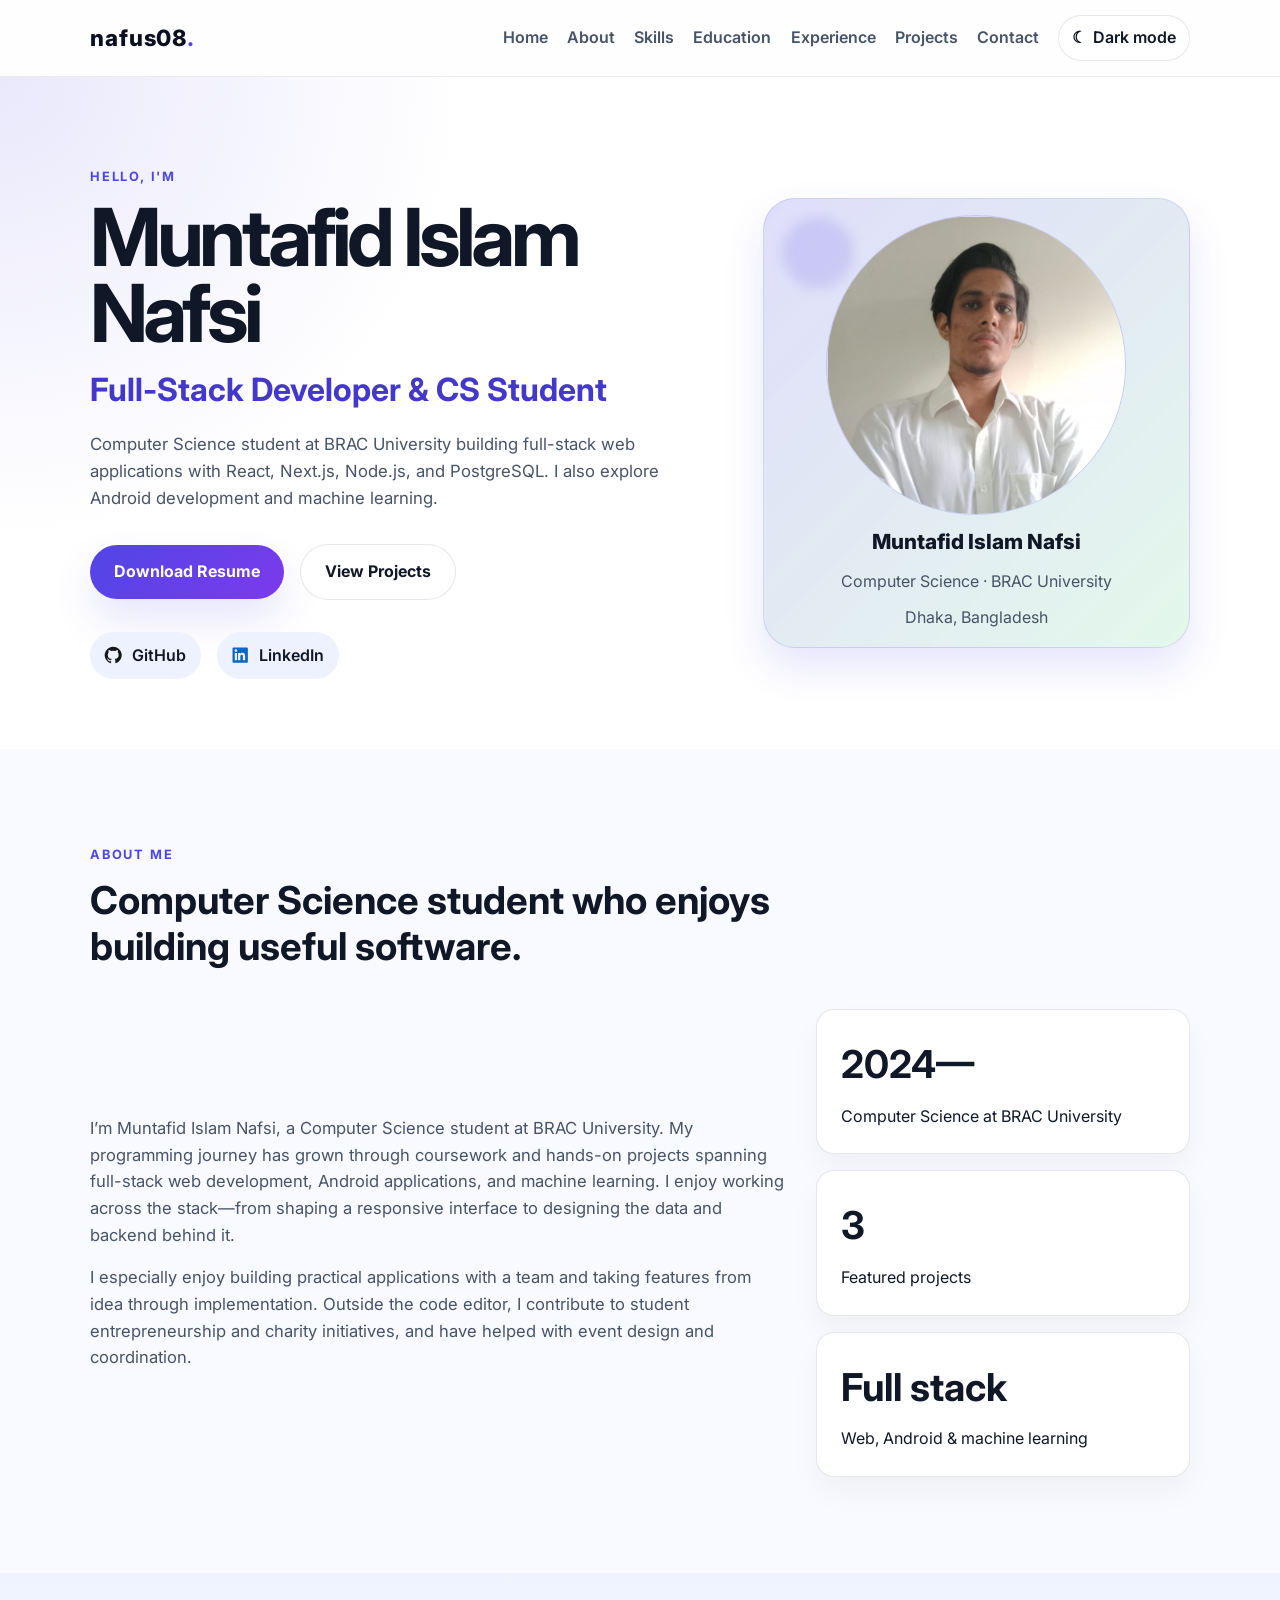
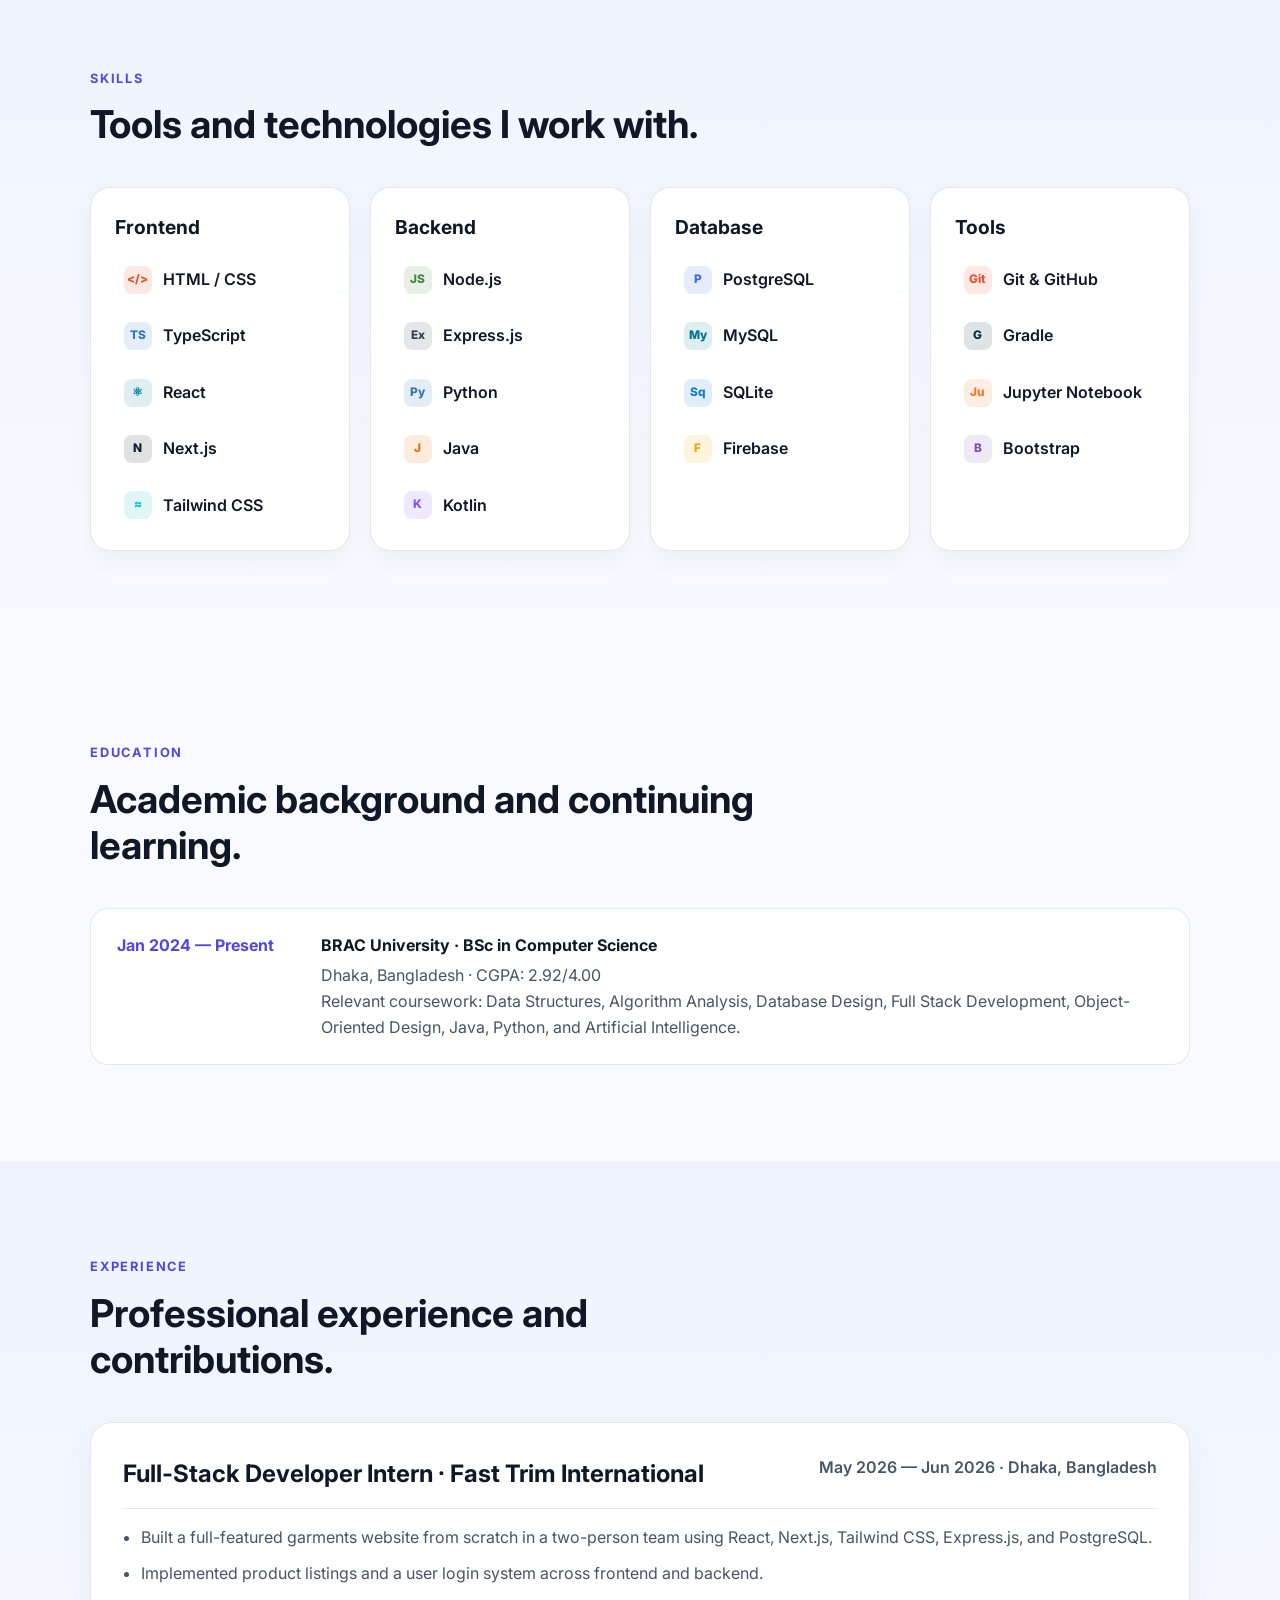
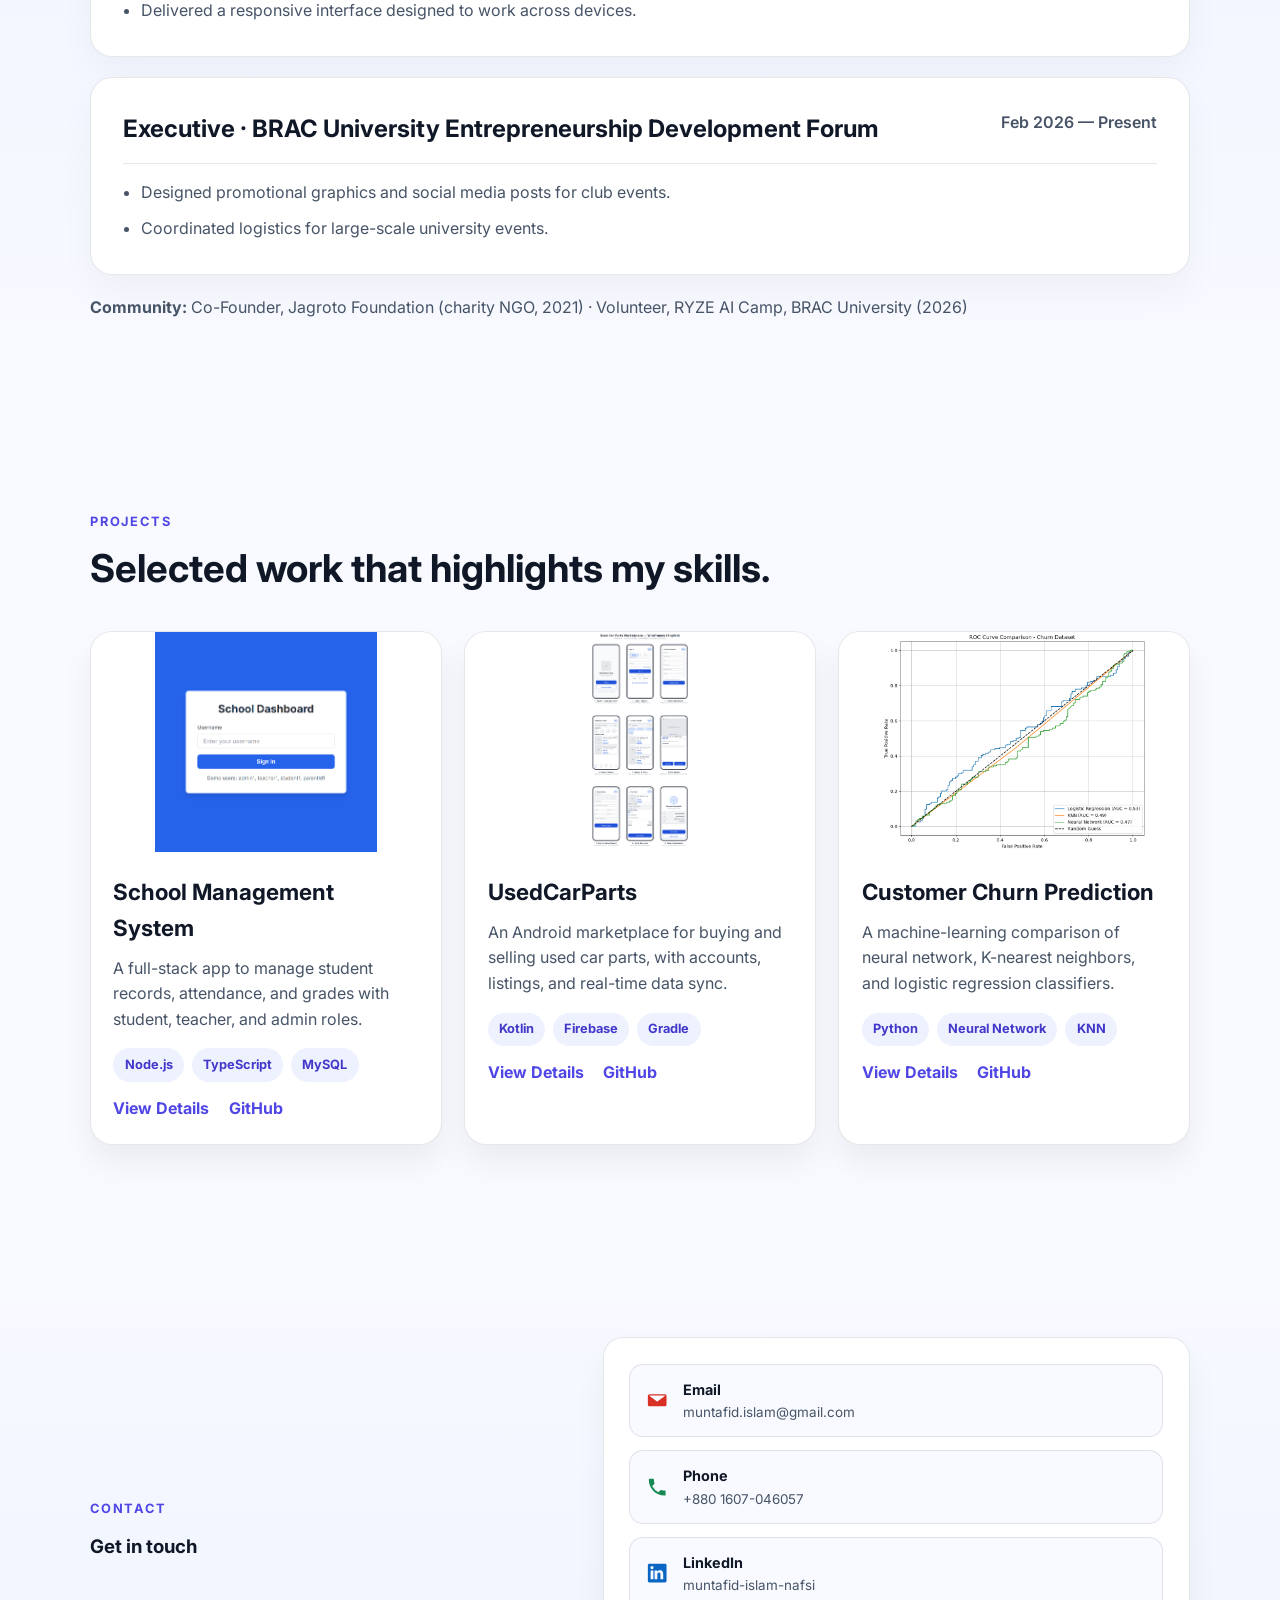
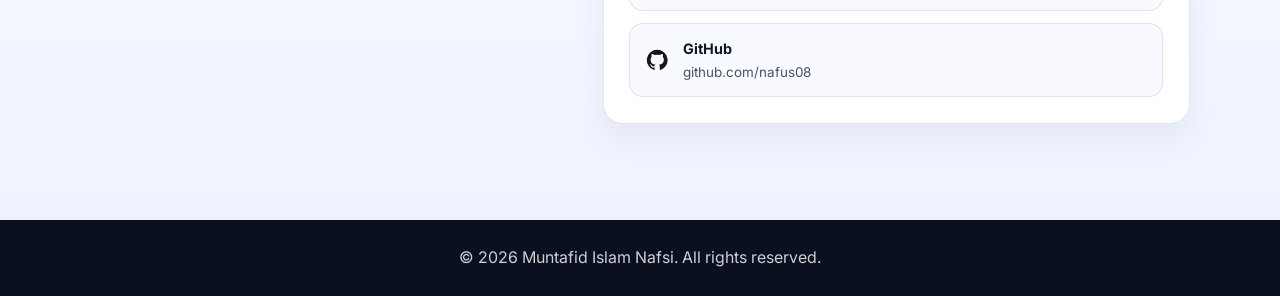
==== commit 0ae0e9ed: "Show project screenshots in portfolio Use the school sign-in screen, churn ROC curve, and UsedCarPar" ====
--- a/index.html
+++ b/index.html
@@ -215,8 +215,8 @@
           <div class="projects-grid">
             <article class="project-card">
               <img
-                src="https://images.unsplash.com/photo-1454165804606-c3d57bc86b40?auto=format&fit=crop&w=900&q=80"
-                alt="School Management System project preview"
+                src="images/school-management-login.png"
+                alt="School Management System sign-in page"
               />
               <div class="project-info">
                 <h4>School Management System</h4>
@@ -235,8 +235,8 @@
 
             <article class="project-card">
               <img
-                src="https://images.unsplash.com/photo-1486262715619-67b85e0b08d3?auto=format&fit=crop&w=900&q=80"
-                alt="UsedCarParts Android marketplace project preview"
+                src="images/used-car-parts-wireframes.png"
+                alt="UsedCarParts marketplace app wireframes"
               />
               <div class="project-info">
                 <h4>UsedCarParts</h4>
@@ -255,8 +255,8 @@
 
             <article class="project-card">
               <img
-                src="https://images.unsplash.com/photo-1551288049-bebda4e38f71?auto=format&fit=crop&w=900&q=80"
-                alt="Customer Churn Prediction project preview"
+                src="images/customer-churn-roc.png"
+                alt="ROC curve comparison for customer churn prediction models"
               />
               <div class="project-info">
                 <h4>Customer Churn Prediction</h4>
--- a/styles.css
+++ b/styles.css
@@ -554,7 +554,8 @@
 .project-card img {
   width: 100%;
   height: 220px;
-  object-fit: cover;
+  object-fit: contain;
+  background: #fff;
 }
 
 .project-info {
@@ -738,7 +739,8 @@
 .detail-hero img {
   width: 100%;
   height: 360px;
-  object-fit: cover;
+  object-fit: contain;
+  background: #fff;
 }
 
 .detail-body {
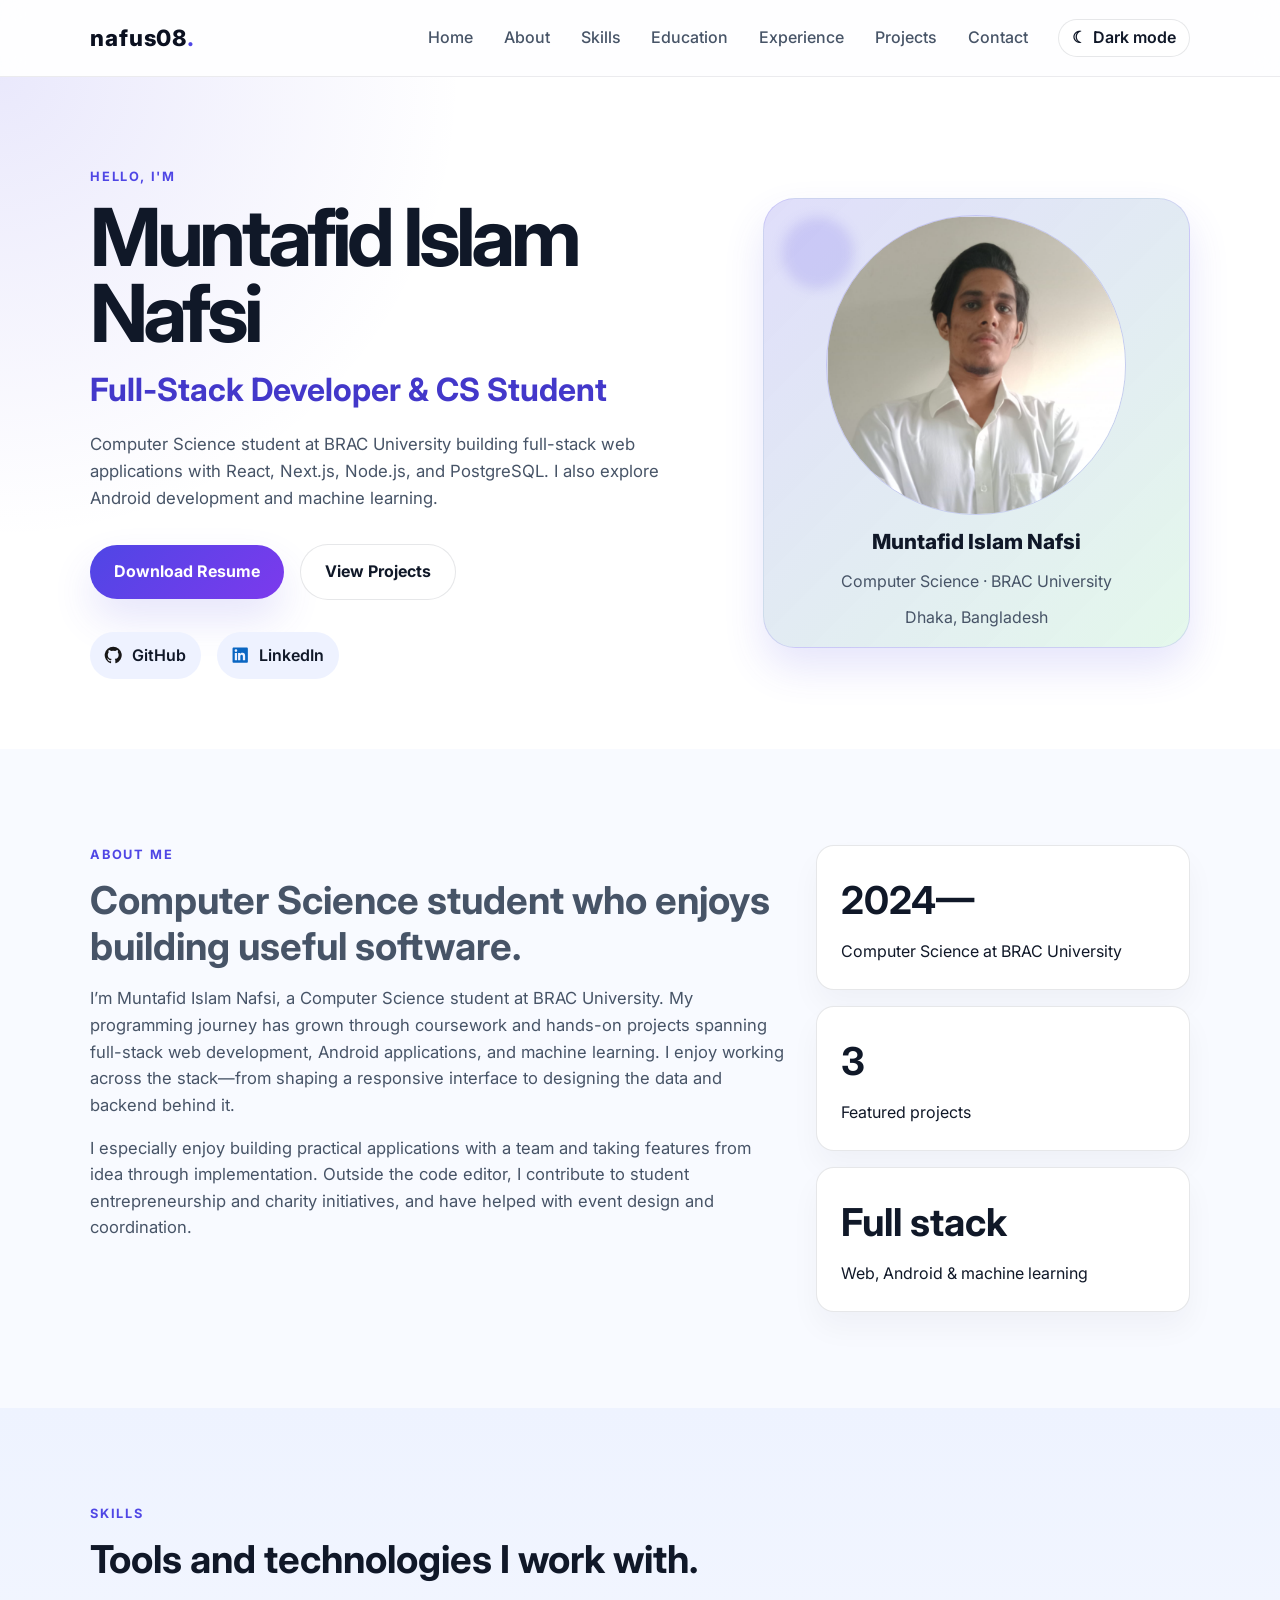
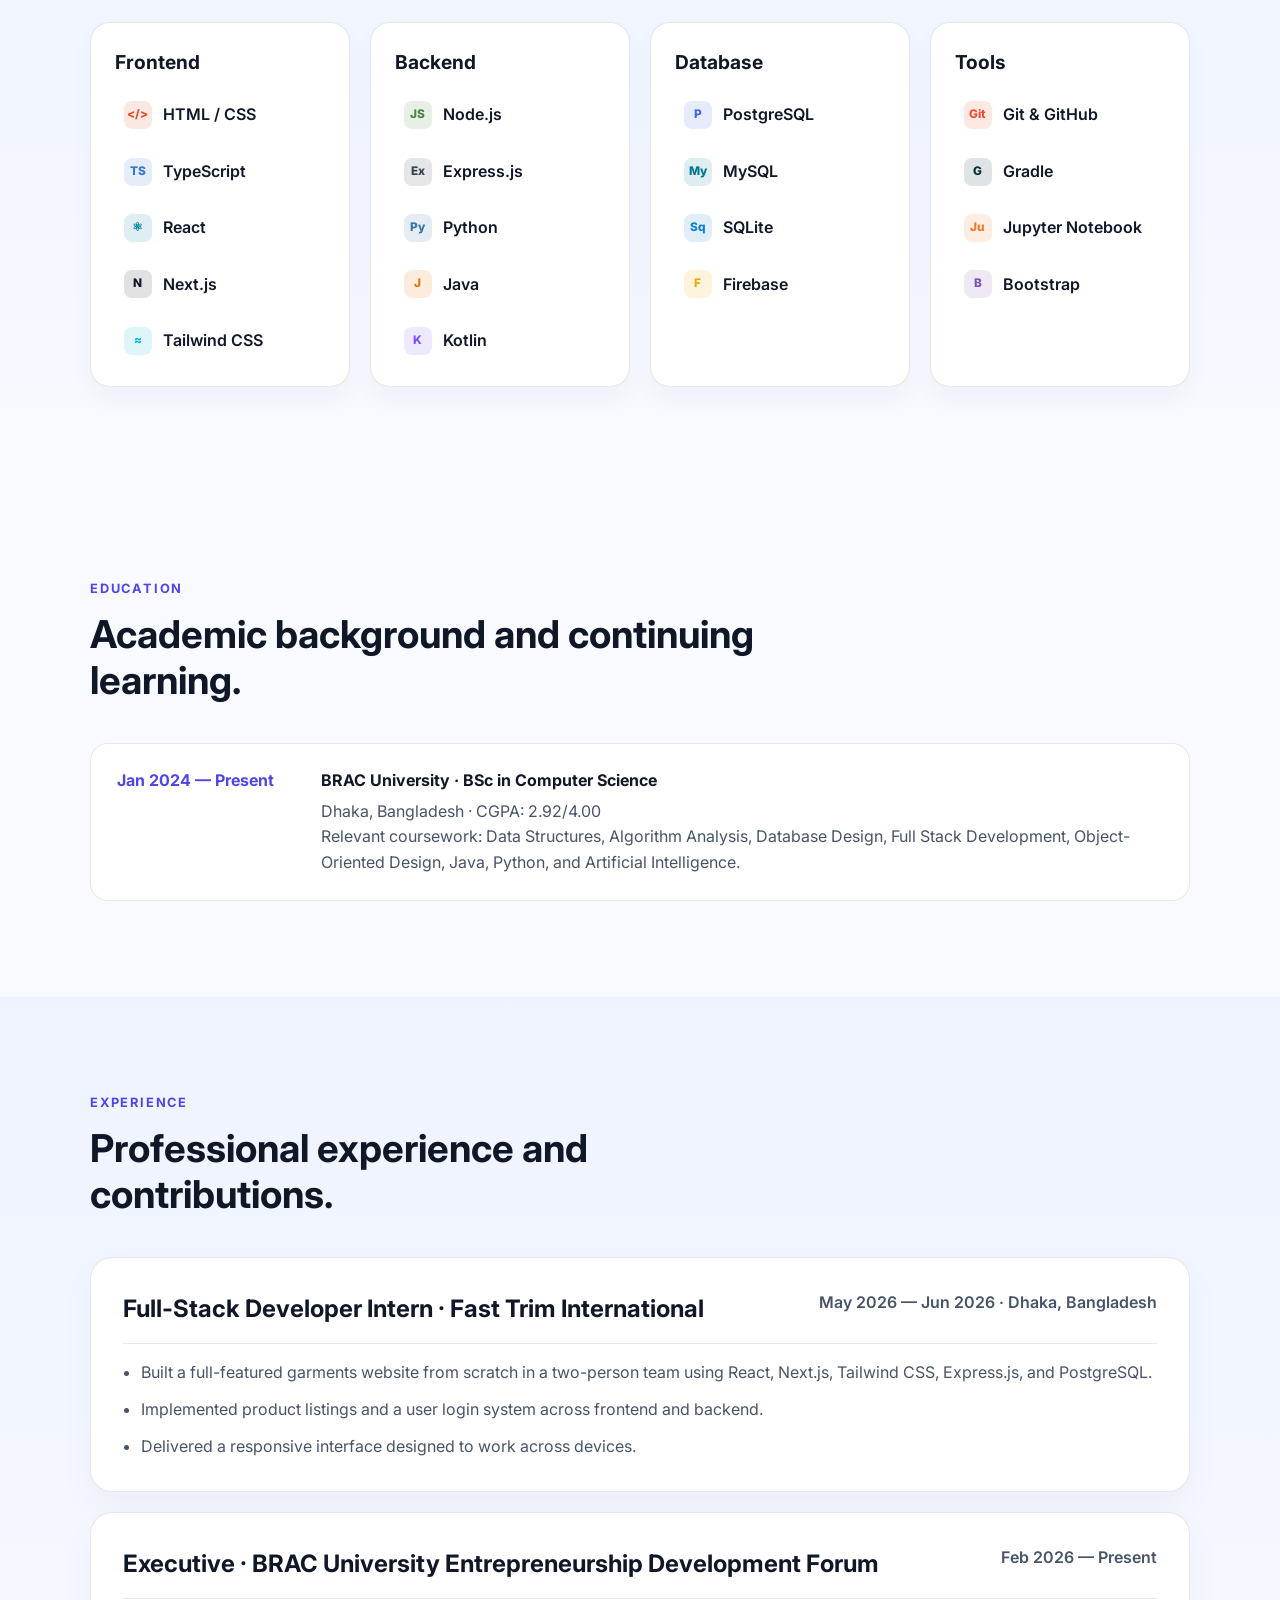
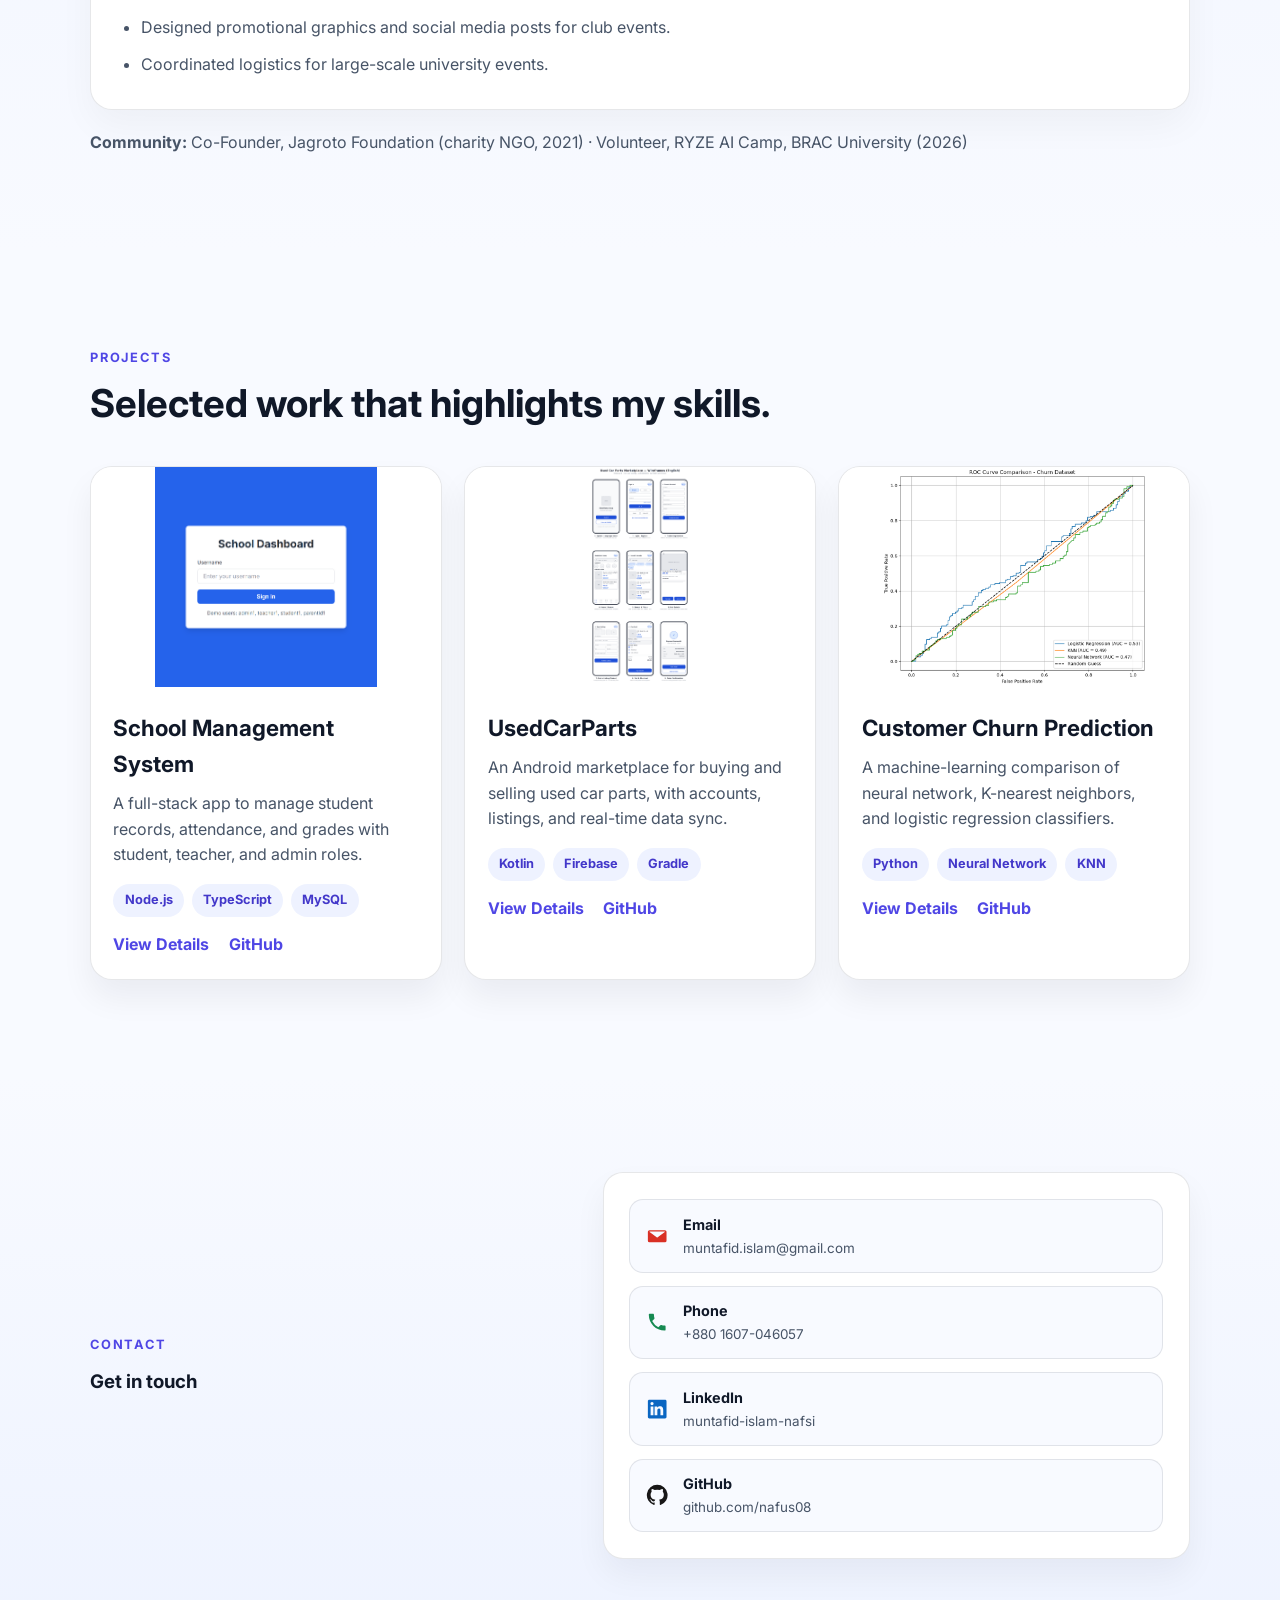
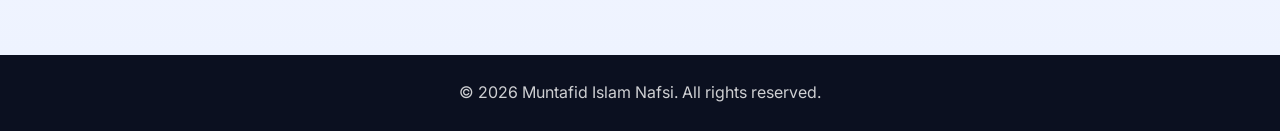
==== commit 0d9110b5: "Polish portfolio layout and navigation Align the About heading with its content, give the stats card" ====
--- a/index.html
+++ b/index.html
@@ -72,12 +72,12 @@
 
       <section id="about" class="section">
         <div class="container">
-          <div class="section-heading">
-            <p class="eyebrow">About Me</p>
-            <h3>Computer Science student who enjoys building useful software.</h3>
-          </div>
           <div class="about-grid">
             <div class="about-copy">
+              <div class="section-heading">
+                <p class="eyebrow">About Me</p>
+                <h3>Computer Science student who enjoys building useful software.</h3>
+              </div>
               <p>
                 I’m Muntafid Islam Nafsi, a Computer Science student at BRAC University. My programming journey has grown through
                 coursework and hands-on projects spanning full-stack web development, Android applications, and machine learning.
--- a/styles.css
+++ b/styles.css
@@ -87,7 +87,7 @@
 .navbar {
   display: flex;
   align-items: center;
-  justify-content: space-between;
+  gap: 1.5rem;
   min-height: 76px;
 }
 
@@ -105,12 +105,16 @@
 .nav-links {
   display: flex;
   align-items: center;
-  gap: 1.2rem;
+  justify-content: flex-end;
+  margin-left: auto;
+  gap: clamp(1.35rem, 2.4vw, 2rem);
 }
 
 .nav-links a {
   color: var(--muted);
-  font-weight: 600;
+  font-weight: 500;
+  line-height: 1.2;
+  white-space: nowrap;
   transition: color 0.2s ease;
 }
 
@@ -129,6 +133,8 @@
   color: var(--text);
   cursor: pointer;
   font-weight: 600;
+  line-height: 1.2;
+  flex: 0 0 auto;
   white-space: nowrap;
 }
 
@@ -333,7 +339,7 @@
   display: grid;
   grid-template-columns: 1.3fr 0.7fr;
   gap: 2rem;
-  align-items: center;
+  align-items: start;
 }
 
 .about-copy {
@@ -343,12 +349,22 @@
   font-size: 1.04rem;
 }
 
+.about-copy .section-heading {
+  margin-bottom: 0;
+}
+
 .about-stats {
   display: grid;
+  grid-template-rows: repeat(3, minmax(144px, auto));
   gap: 1rem;
+  align-content: start;
 }
 
 .stat-card {
+  display: flex;
+  flex-direction: column;
+  justify-content: center;
+  min-height: 144px;
   background: #fff;
   border: 1px solid var(--border);
   border-radius: 18px;
@@ -952,6 +968,10 @@
 }
 
 @media (max-width: 700px) {
+  .navbar {
+    justify-content: space-between;
+  }
+
   .nav-toggle {
     display: block;
   }
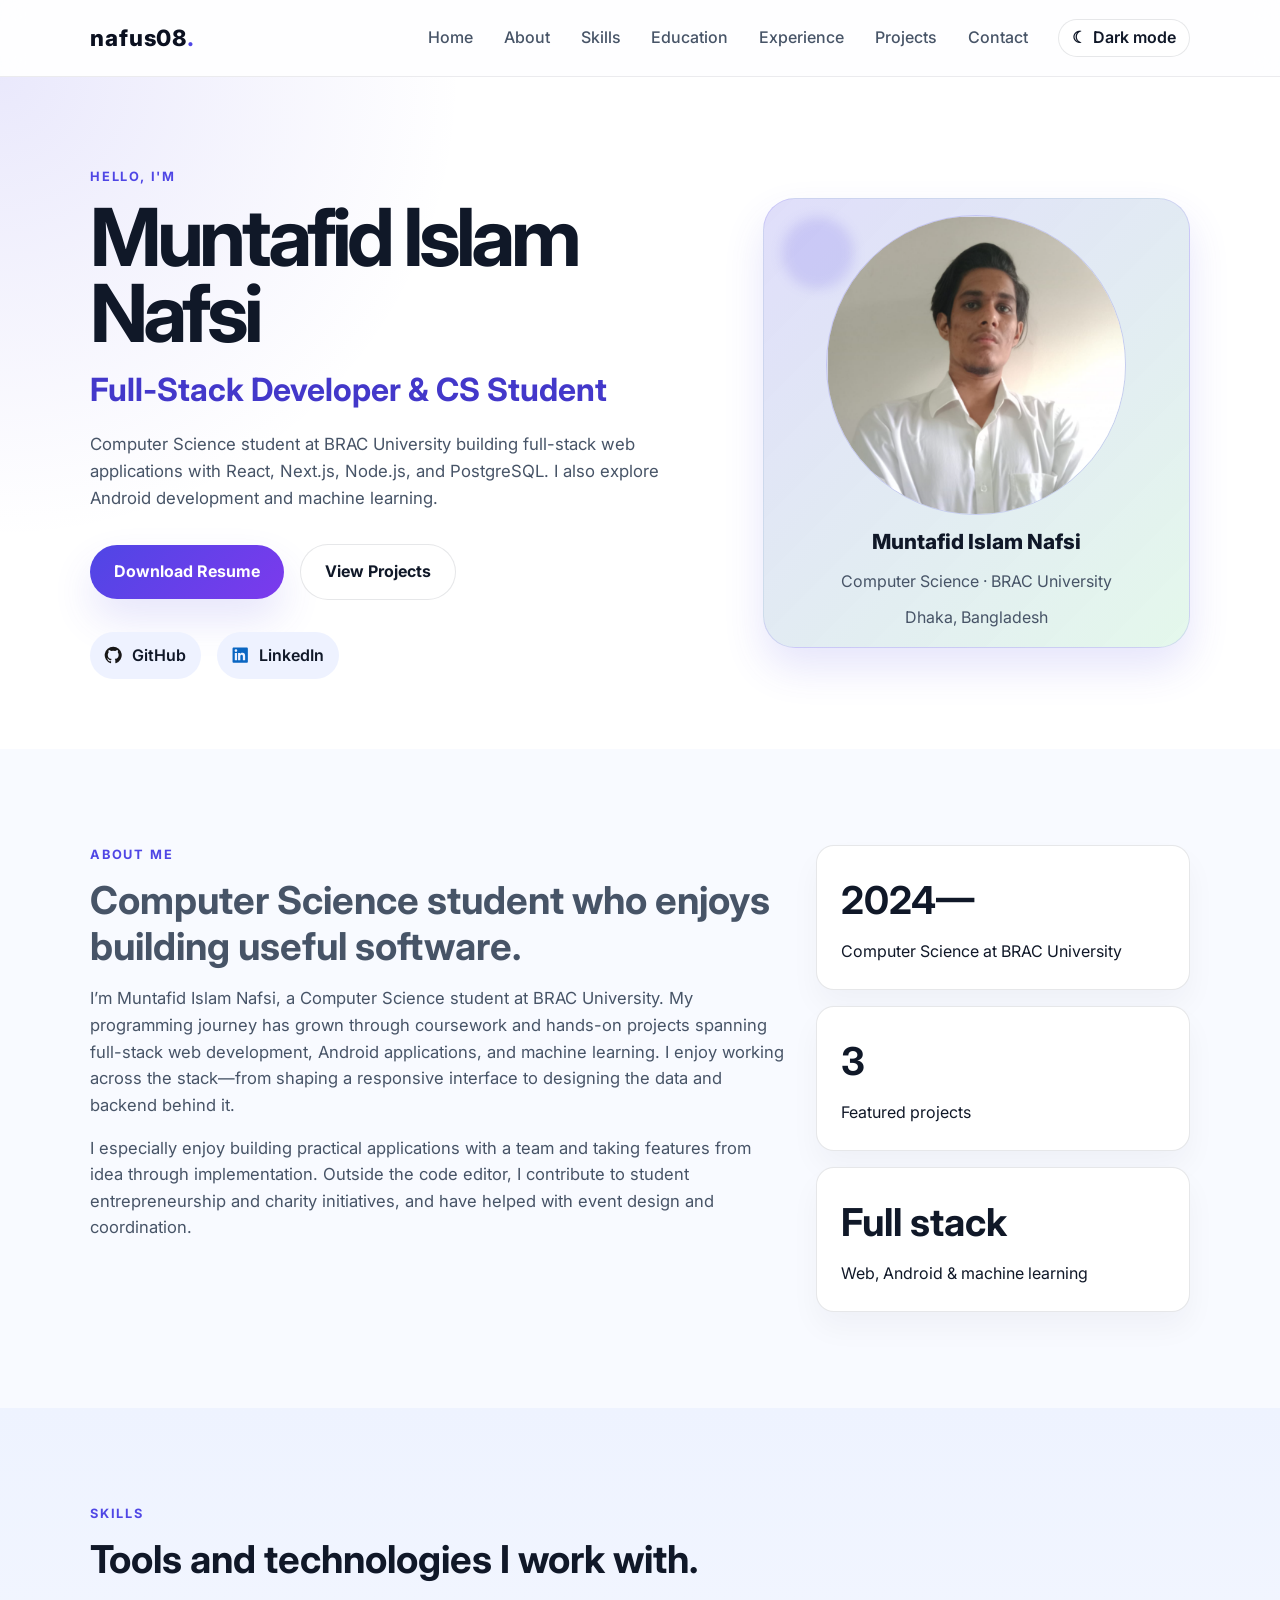
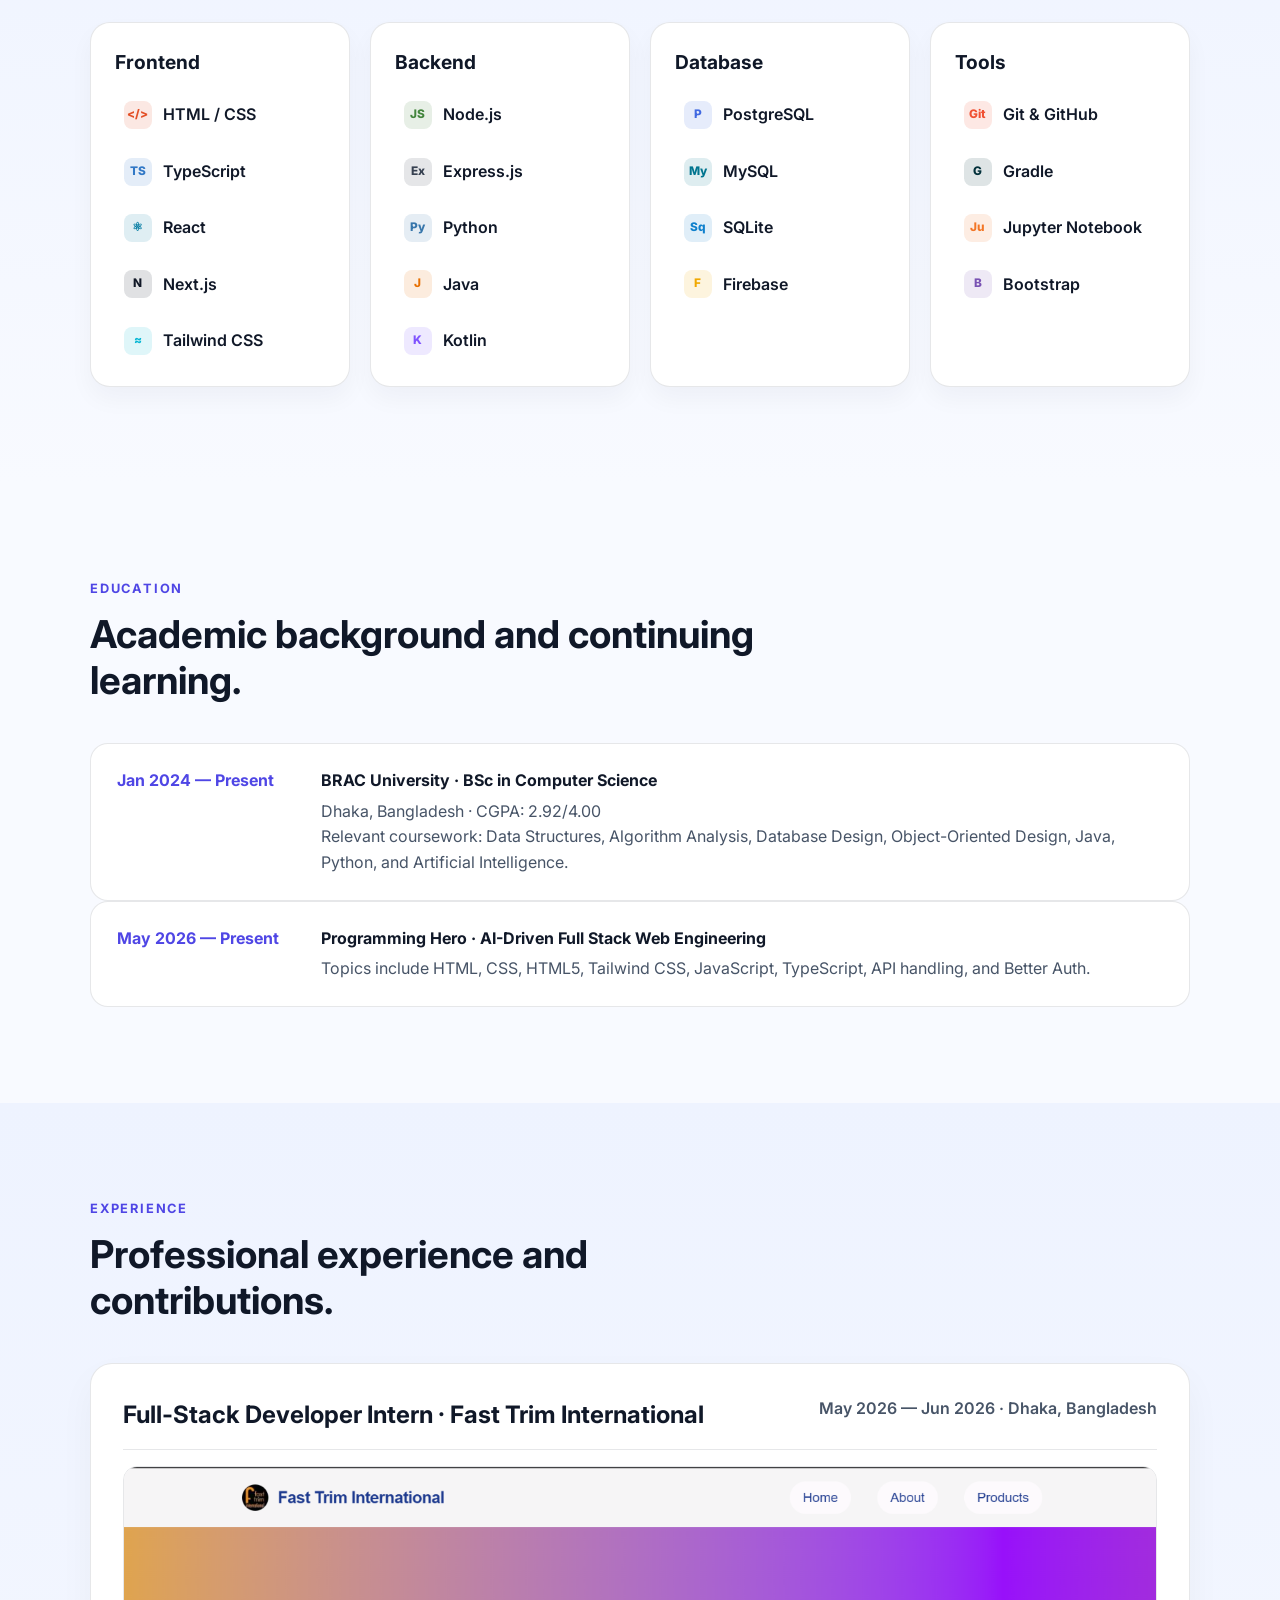
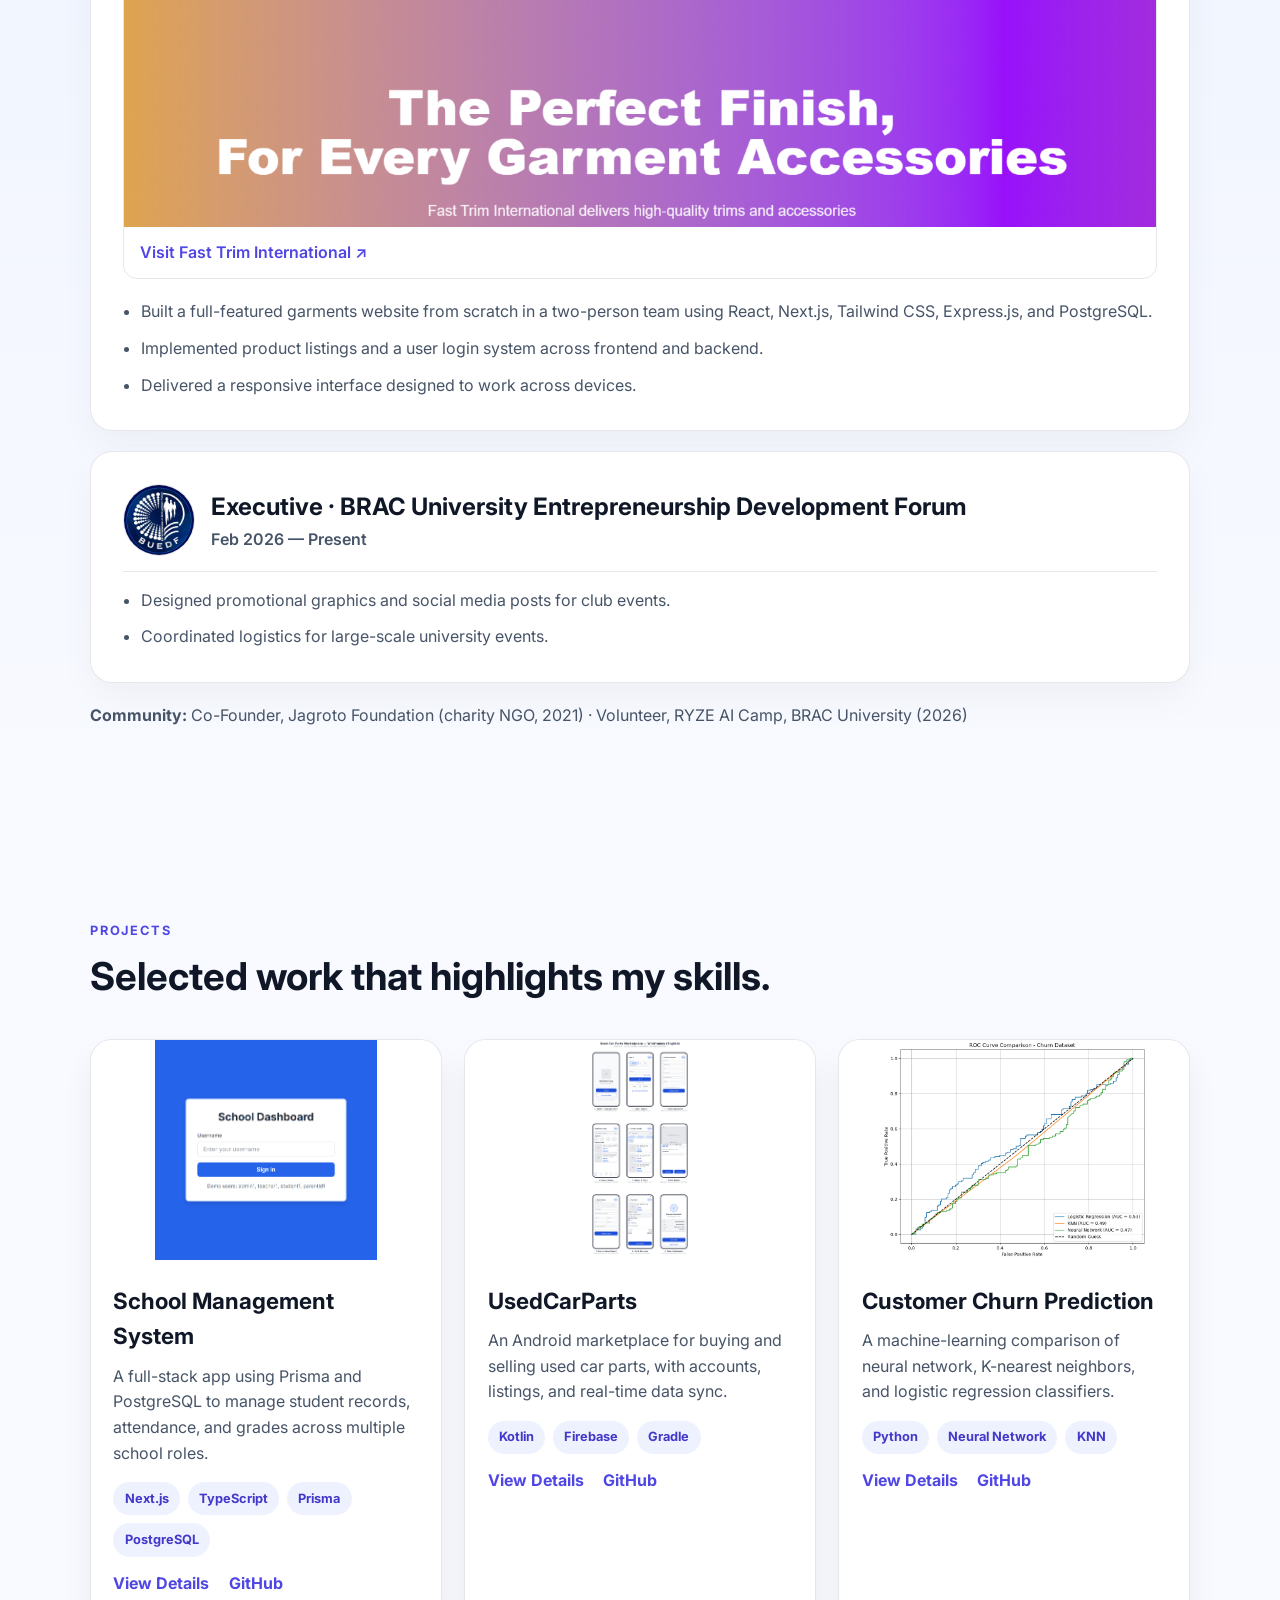
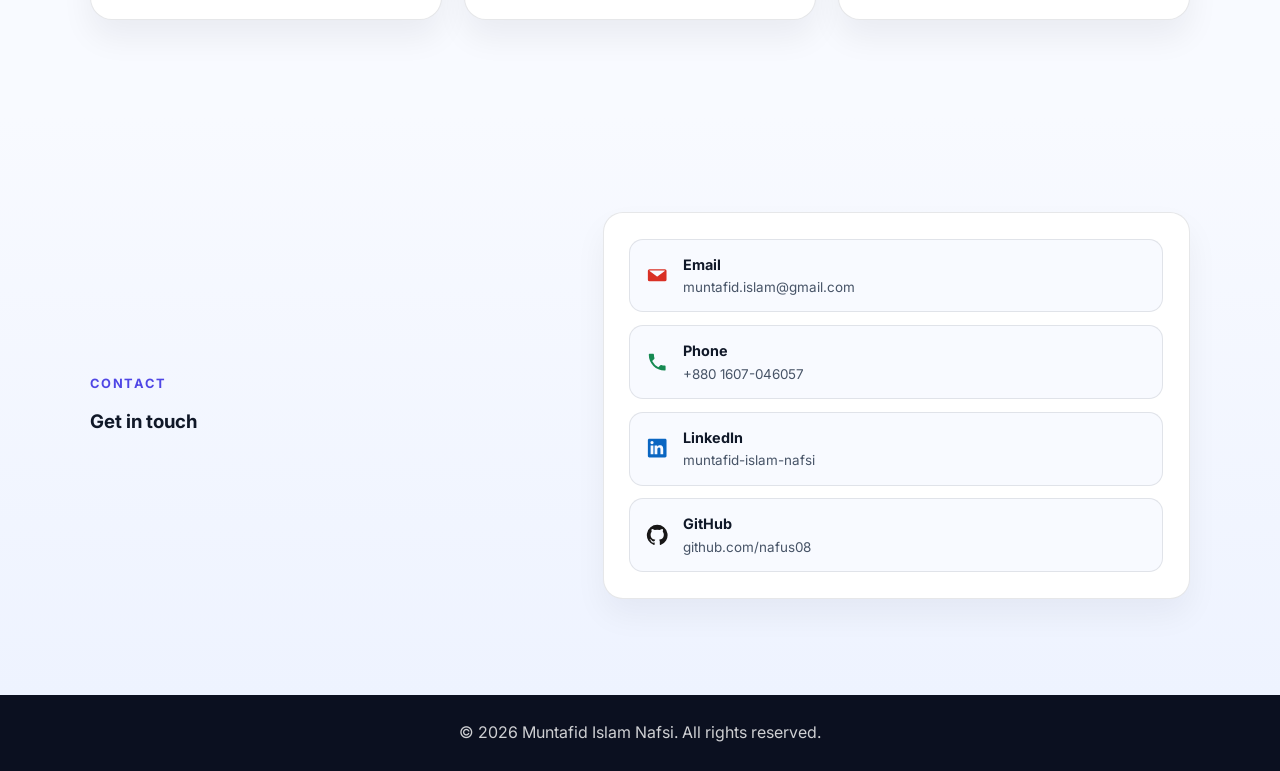
==== commit bfbb7295: "Refresh portfolio experience and project details Update the school management entry for its Prisma a" ====
--- a/index.html
+++ b/index.html
@@ -168,7 +168,14 @@
               <div>
                 <h4>BRAC University · BSc in Computer Science</h4>
                 <p>Dhaka, Bangladesh · CGPA: 2.92/4.00</p>
-                <p>Relevant coursework: Data Structures, Algorithm Analysis, Database Design, Full Stack Development, Object-Oriented Design, Java, Python, and Artificial Intelligence.</p>
+                <p>Relevant coursework: Data Structures, Algorithm Analysis, Database Design, Object-Oriented Design, Java, Python, and Artificial Intelligence.</p>
+              </div>
+            </div>
+            <div class="timeline-item">
+              <span class="year">May 2026 — Present</span>
+              <div>
+                <h4>Programming Hero · AI-Driven Full Stack Web Engineering</h4>
+                <p>Topics include HTML, CSS, HTML5, Tailwind CSS, JavaScript, TypeScript, API handling, and Better Auth.</p>
               </div>
             </div>
           </div>
@@ -186,6 +193,15 @@
               <h4>Full-Stack Developer Intern · Fast Trim International</h4>
               <span>May 2026 — Jun 2026 · Dhaka, Bangladesh</span>
             </div>
+            <a
+              class="experience-preview-link"
+              href="https://www.fasttrim.com.bd/"
+              target="_blank"
+              rel="noreferrer"
+            >
+              <img src="images/fast-trim-homepage.png" alt="Fast Trim International website homepage" />
+              <span>Visit Fast Trim International ↗</span>
+            </a>
             <ul>
               <li>Built a full-featured garments website from scratch in a two-person team using React, Next.js, Tailwind CSS, Express.js, and PostgreSQL.</li>
               <li>Implemented product listings and a user login system across frontend and backend.</li>
@@ -194,8 +210,13 @@
           </div>
           <div class="experience-card extracurricular-card">
             <div class="experience-header">
-              <h4>Executive · BRAC University Entrepreneurship Development Forum</h4>
-              <span>Feb 2026 — Present</span>
+              <div class="experience-heading">
+                <img class="organization-logo" src="images/buedf-logo.jpg" alt="BRAC University Entrepreneurship Development Forum logo" />
+                <div>
+                  <h4>Executive · BRAC University Entrepreneurship Development Forum</h4>
+                  <span>Feb 2026 — Present</span>
+                </div>
+              </div>
             </div>
             <ul>
               <li>Designed promotional graphics and social media posts for club events.</li>
@@ -220,11 +241,12 @@
               />
               <div class="project-info">
                 <h4>School Management System</h4>
-                <p>A full-stack app to manage student records, attendance, and grades with student, teacher, and admin roles.</p>
+                <p>A full-stack app using Prisma and PostgreSQL to manage student records, attendance, and grades across multiple school roles.</p>
                 <div class="project-tags">
-                  <span>Node.js</span>
+                  <span>Next.js</span>
                   <span>TypeScript</span>
-                  <span>MySQL</span>
+                  <span>Prisma</span>
+                  <span>PostgreSQL</span>
                 </div>
                 <div class="project-actions">
                   <a href="project-detail.html?project=school-management" class="text-link">View Details</a>
--- a/styles.css
+++ b/styles.css
@@ -541,9 +541,52 @@
   font-size: 1.5rem;
 }
 
+.experience-heading {
+  display: flex;
+  align-items: center;
+  gap: 1rem;
+}
+
+.organization-logo {
+  width: 72px;
+  height: 72px;
+  flex: 0 0 72px;
+  border: 1px solid var(--border);
+  border-radius: 50%;
+  object-fit: cover;
+}
+
 .experience-header span {
   color: var(--muted);
   font-weight: 600;
+}
+
+.experience-preview-link {
+  display: block;
+  margin-bottom: 1.25rem;
+  overflow: hidden;
+  border: 1px solid var(--border);
+  border-radius: 14px;
+  color: var(--primary);
+  font-weight: 600;
+}
+
+.experience-preview-link img {
+  display: block;
+  width: 100%;
+  height: clamp(220px, 35vw, 360px);
+  object-fit: cover;
+  object-position: top;
+}
+
+.experience-preview-link span {
+  display: block;
+  padding: 0.8rem 1rem;
+}
+
+.experience-preview-link:focus-visible {
+  outline: 3px solid var(--primary);
+  outline-offset: 3px;
 }
 
 .experience-card ul {
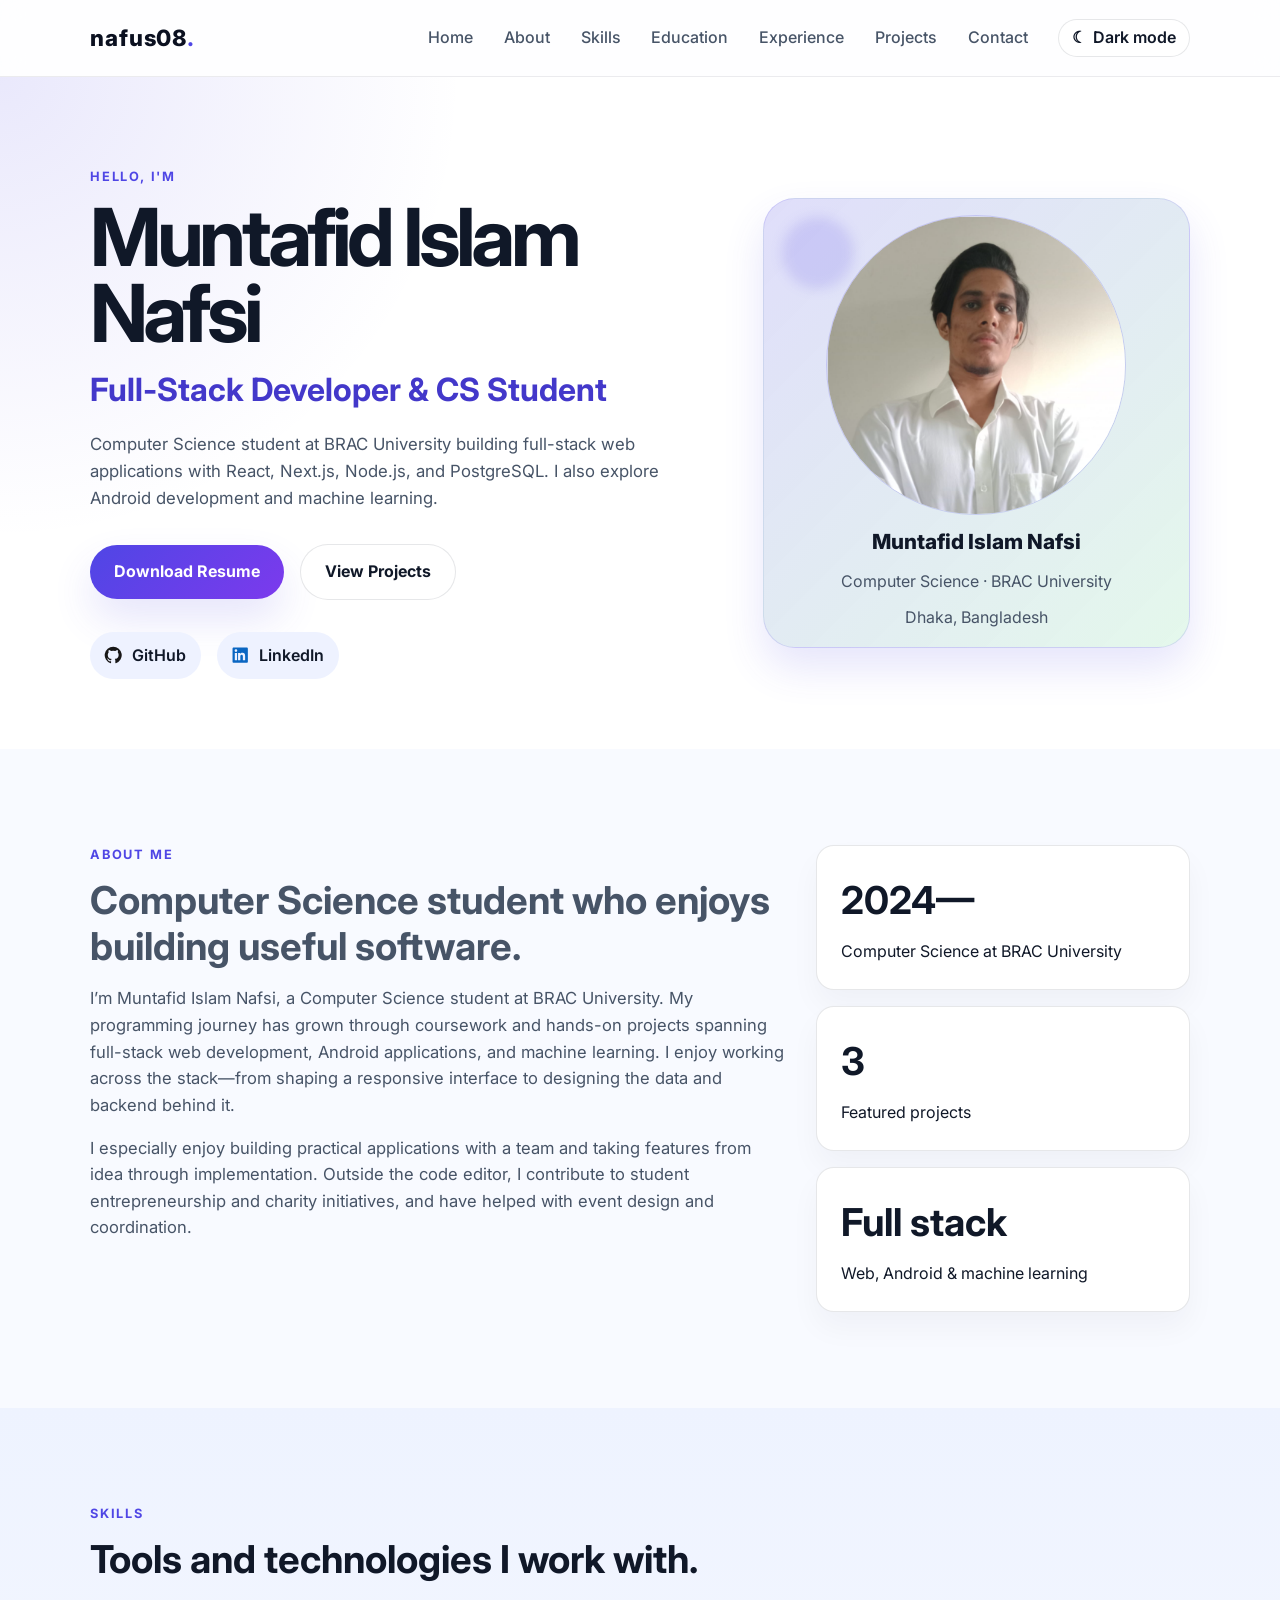
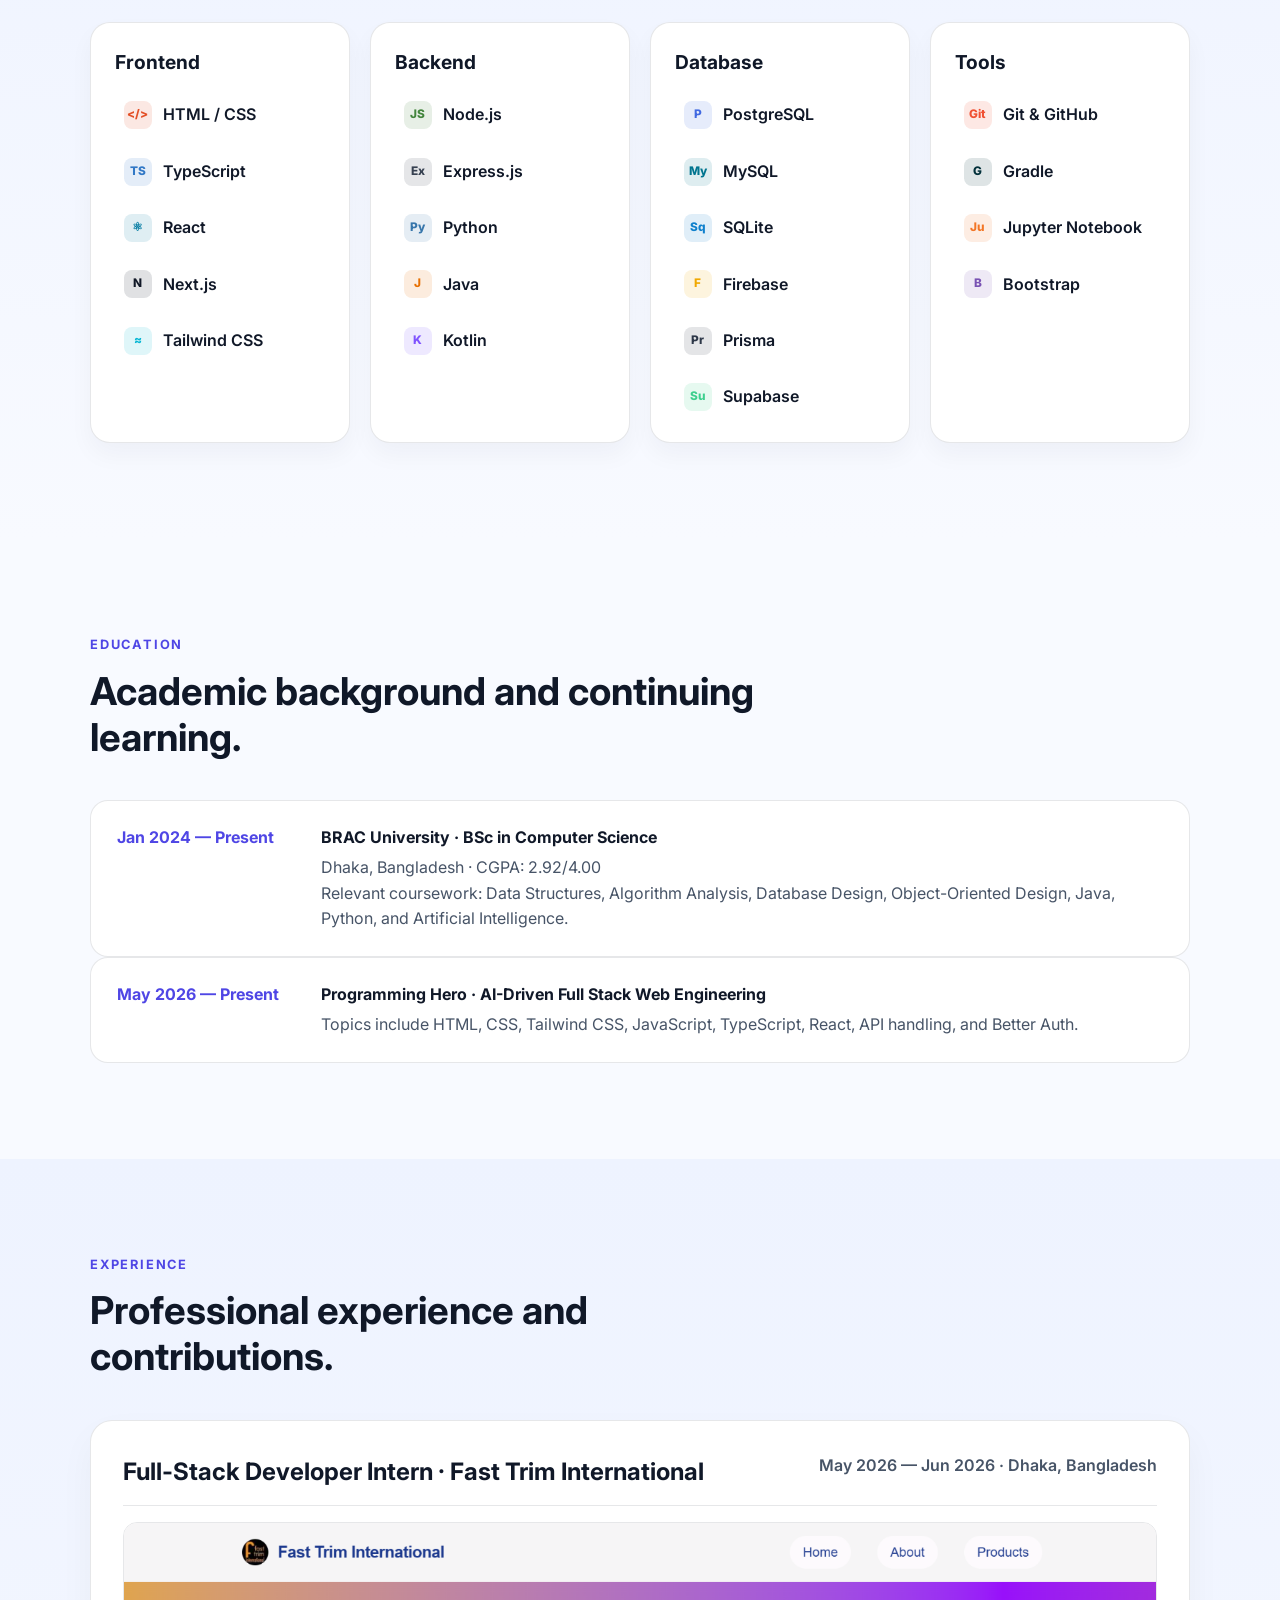
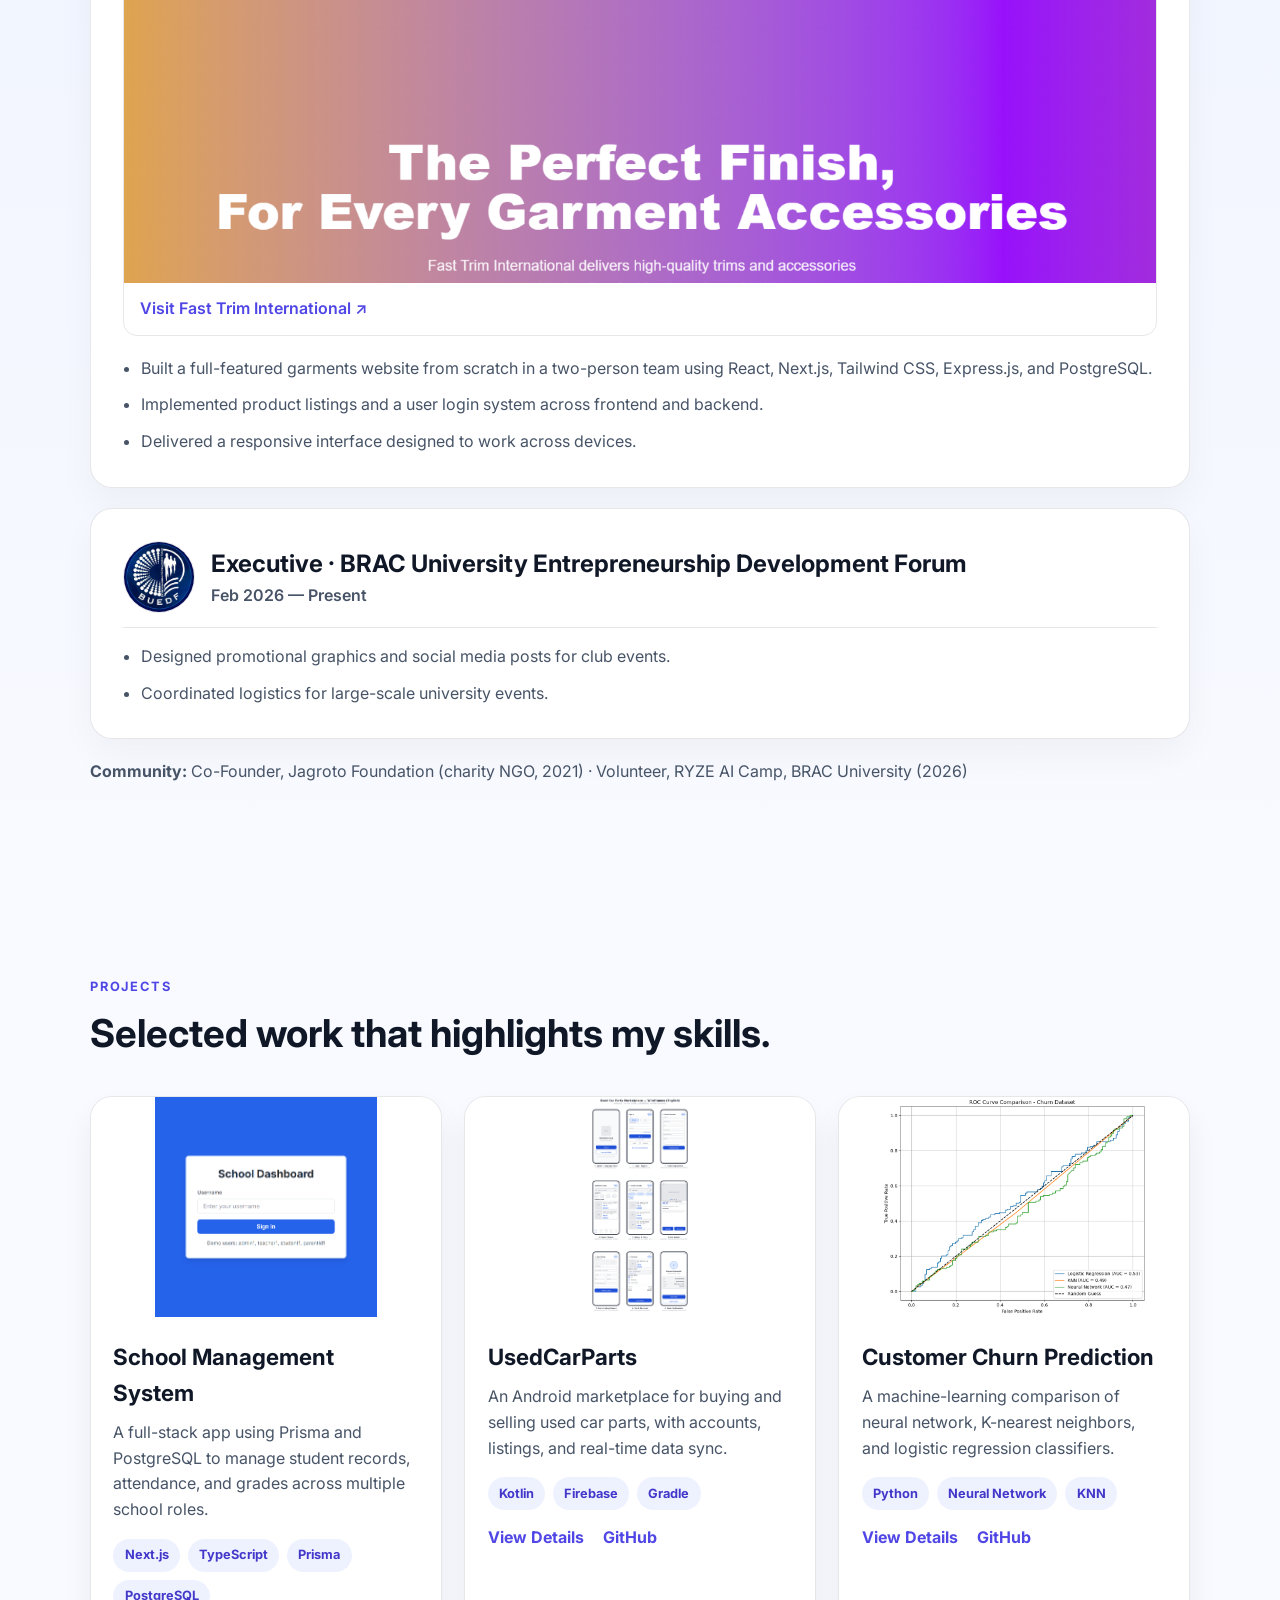
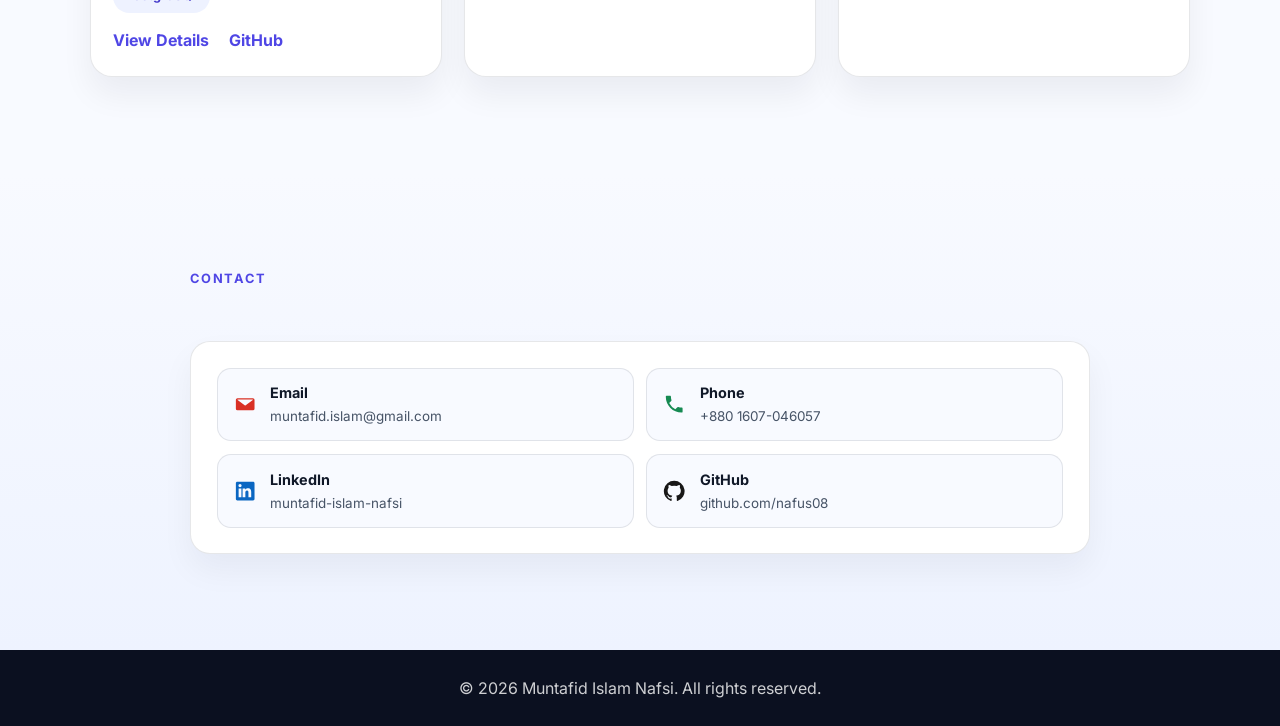
==== commit 7c4b784a: "Polish portfolio skills and contact section Co-authored-by: Copilot <223556219+Copilot@users.noreply" ====
--- a/index.html
+++ b/index.html
@@ -141,6 +141,8 @@
                 <li class="skill-item--mysql"><span class="skill-icon skill-icon--mysql" aria-hidden="true">My</span><span>MySQL</span></li>
                 <li class="skill-item--sqlite"><span class="skill-icon skill-icon--sqlite" aria-hidden="true">Sq</span><span>SQLite</span></li>
                 <li class="skill-item--firebase"><span class="skill-icon skill-icon--firebase" aria-hidden="true">F</span><span>Firebase</span></li>
+                <li class="skill-item--prisma"><span class="skill-icon skill-icon--prisma" aria-hidden="true">Pr</span><span>Prisma</span></li>
+                <li class="skill-item--supabase"><span class="skill-icon skill-icon--supabase" aria-hidden="true">Su</span><span>Supabase</span></li>
               </ul>
             </div>
             <div class="skill-category">
@@ -175,7 +177,7 @@
               <span class="year">May 2026 — Present</span>
               <div>
                 <h4>Programming Hero · AI-Driven Full Stack Web Engineering</h4>
-                <p>Topics include HTML, CSS, HTML5, Tailwind CSS, JavaScript, TypeScript, API handling, and Better Auth.</p>
+                <p>Topics include HTML, CSS, Tailwind CSS, JavaScript, TypeScript, React, API handling, and Better Auth.</p>
               </div>
             </div>
           </div>
@@ -300,9 +302,8 @@
 
       <section id="contact" class="section contact-section">
         <div class="container contact-grid">
-          <div>
+          <div class="section-heading">
             <p class="eyebrow">Contact</p>
-            <h3>Get in touch</h3>
           </div>
           <div class="contact-card">
             <ul class="contact-links">
--- a/styles.css
+++ b/styles.css
@@ -456,6 +456,8 @@
 .skill-icon--mysql { --skill-accent: #00758f; }
 .skill-icon--sqlite { --skill-accent: #0f80cc; }
 .skill-icon--firebase { --skill-accent: #f0a800; }
+.skill-icon--prisma { --skill-accent: #2d3748; }
+.skill-icon--supabase { --skill-accent: #3ecf8e; }
 .skill-icon--git { --skill-accent: #f05032; }
 .skill-icon--gradle { --skill-accent: #02303a; }
 .skill-icon--jupyter { --skill-accent: #f37626; }
@@ -475,6 +477,8 @@
 .skill-item--mysql { --skill-accent: #00758f; }
 .skill-item--sqlite { --skill-accent: #0f80cc; }
 .skill-item--firebase { --skill-accent: #f0a800; }
+.skill-item--prisma { --skill-accent: #2d3748; }
+.skill-item--supabase { --skill-accent: #3ecf8e; }
 .skill-item--git { --skill-accent: #f05032; }
 .skill-item--gradle { --skill-accent: #02303a; }
 .skill-item--jupyter { --skill-accent: #f37626; }
@@ -663,12 +667,12 @@
 
 .contact-grid {
   display: grid;
-  grid-template-columns: 0.9fr 1.1fr;
-  align-items: center;
-  gap: 2rem;
+  grid-template-columns: minmax(0, 900px);
+  justify-content: center;
 }
 
 .contact-card {
+  width: 100%;
   background: #fff;
   border: 1px solid var(--border);
   border-radius: 20px;
@@ -679,6 +683,7 @@
 .contact-card ul {
   list-style: none;
   display: grid;
+  grid-template-columns: repeat(2, minmax(0, 1fr));
   gap: 0.8rem;
 }
 
@@ -1046,6 +1051,10 @@
     grid-template-columns: 1fr;
   }
 
+  .contact-card ul {
+    grid-template-columns: 1fr;
+  }
+
   .timeline-item {
     grid-template-columns: 1fr;
   }
